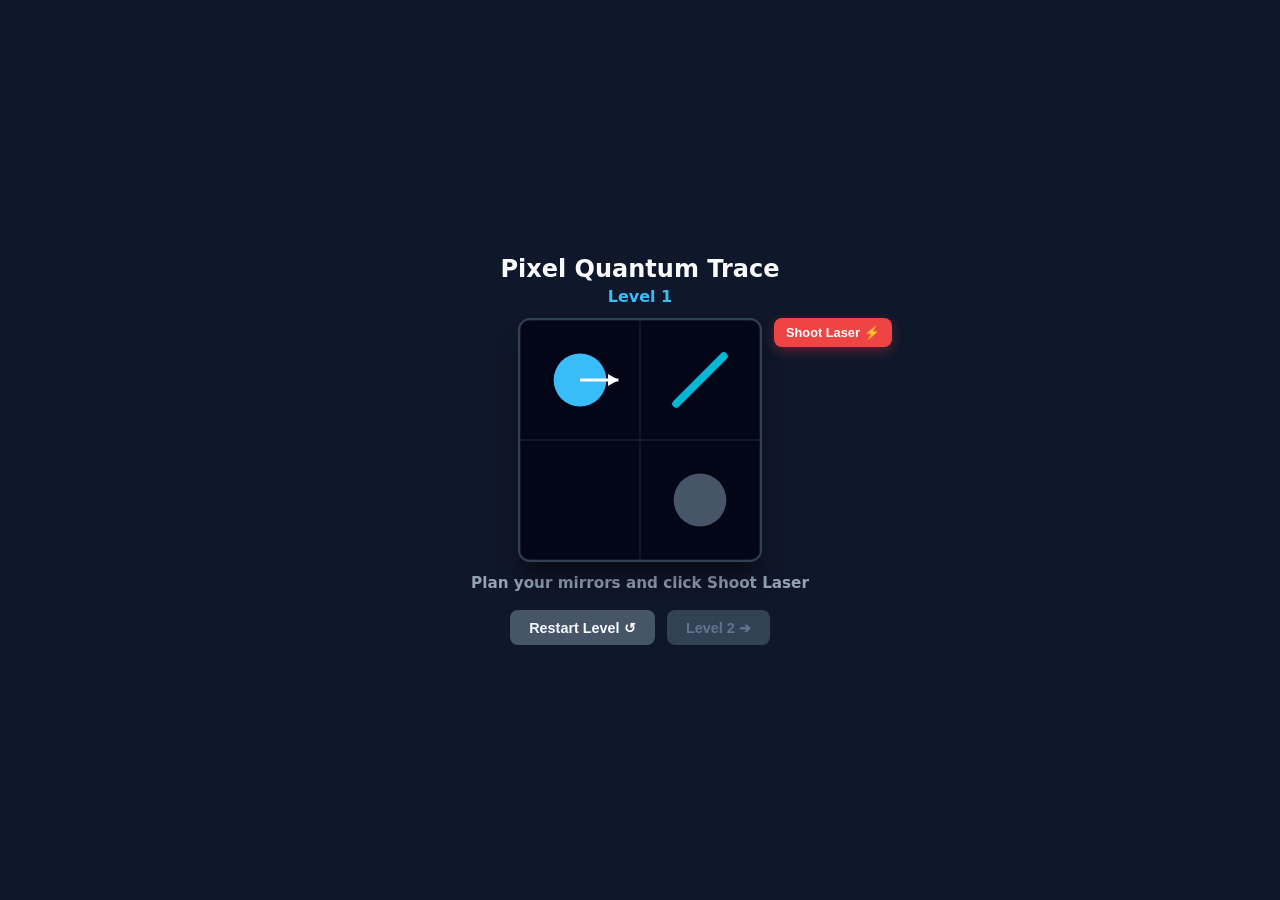
==== test.html @ 4f57f32a "Enhance Feature #5 with futuristic spacey swoosh audio" ====
<!DOCTYPE html>
<html lang="en">
<head>
  <meta charset="UTF-8">
  <meta name="viewport" content="width=device-width, initial-scale=1.0">
  <title>2x2, 3x3 & 4x4 Sandbox - Pixel Quantum Trace</title>
  <style>
    body {
      background: #0f172a;
      color: #f8fafc;
      font-family: system-ui, -apple-system, sans-serif;
      display: flex;
      flex-direction: column;
      align-items: center;
      justify-content: center;
      min-height: 100vh;
      margin: 0;
      padding: 1rem;
      box-sizing: border-box;
    }
    .hud {
      text-align: center;
      margin-bottom: 0.75rem;
    }
    h1 { font-size: 1.5rem; margin: 0 0 0.25rem 0; color: #f8fafc; }
    #stage-info { color: #38bdf8; font-weight: 600; font-size: 1rem; margin: 0; }

    .game-layout {
      position: relative;
      display: inline-block;
    }

    canvas {
      border: 2px solid #334155;
      border-radius: 12px;
      background: #020617;
      cursor: pointer;
      box-shadow: 0 20px 25px -5px rgba(0, 0, 0, 0.5);
      display: block;
    }

    #status {
      margin-top: 0.75rem;
      font-weight: 700;
      font-size: 0.95rem;
      color: #94a3b8;
      height: 1.25rem;
      text-align: center;
    }
    .win { color: #22c55e !important; text-shadow: 0 0 12px rgba(34, 197, 94, 0.6); }
    .fail { color: #ef4444 !important; text-shadow: 0 0 12px rgba(239, 68, 68, 0.6); }
    .warn { color: #f59e0b !important; }

    .bottom-btn-group {
      display: flex;
      gap: 0.75rem;
      margin-top: 1rem;
    }

    button {
      padding: 0.6rem 1.2rem;
      font-size: 0.9rem;
      font-weight: 700;
      border-radius: 8px;
      border: none;
      cursor: pointer;
      transition: all 0.2s ease;
    }

    #fire-btn {
      position: absolute;
      top: 0;
      left: calc(100% + 12px);
      padding: 0.45rem 0.75rem;
      font-size: 0.8rem;
      background: #ef4444;
      color: #ffffff;
      box-shadow: 0 4px 12px rgba(239, 68, 68, 0.3);
      white-space: nowrap;
    }
    #fire-btn:hover:not(:disabled) { background: #dc2626; transform: translateY(-1px); }

    #next-btn {
      background: #06b6d4;
      color: #0f172a;
      box-shadow: 0 4px 12px rgba(6, 182, 212, 0.3);
    }
    #next-btn:hover:not(:disabled) { background: #22d3ee; transform: translateY(-1px); }

    #restart-btn {
      background: #475569;
      color: #f8fafc;
    }
    #restart-btn:hover:not(:disabled) { background: #64748b; }

    button:disabled {
      background: #334155 !important;
      color: #64748b !important;
      cursor: not-allowed !important;
      box-shadow: none !important;
      transform: none !important;
    }
  </style>
</head>
<body>

  <div class="hud">
    <h1>Pixel Quantum Trace</h1>
    <div id="stage-info">Level 1</div>
  </div>

  <div class="game-layout">
    <canvas id="game" width="240" height="240"></canvas>
    <button id="fire-btn">Shoot Laser ⚡</button>
  </div>

  <div id="status">Plan your mirrors and click Shoot Laser</div>

  <div class="bottom-btn-group">
    <button id="restart-btn">Restart Level ↺</button>
    <button id="next-btn" disabled>Level 2 ➔</button>
  </div>

  <script>
    const canvas = document.getElementById('game');
    const ctx = canvas.getContext('2d');
    const statusEl = document.getElementById('status');
    const stageInfoEl = document.getElementById('stage-info');
    const fireBtn = document.getElementById('fire-btn');
    const restartBtn = document.getElementById('restart-btn');
    const nextBtn = document.getElementById('next-btn');

    let audioCtx = null;

    // Futuristic space-like quantum swoosh synthesizer
    function playRotateSound() {
      if (!audioCtx) {
        audioCtx = new (window.AudioContext || window.webkitAudioContext)();
      }
      if (audioCtx.state === 'suspended') {
        audioCtx.resume();
      }

      const now = audioCtx.currentTime;
      const duration = 0.28; // 280ms cosmic tail

      // 1. Resonant Filtered Cosmic Noise (Air/Void Space Swoosh)
      const bufferSize = audioCtx.sampleRate * duration;
      const buffer = audioCtx.createBuffer(1, bufferSize, audioCtx.sampleRate);
      const data = buffer.getChannelData(0);
      for (let i = 0; i < bufferSize; i++) {
        data[i] = Math.random() * 2 - 1;
      }

      const noise = audioCtx.createBufferSource();
      noise.buffer = buffer;

      const filter = audioCtx.createBiquadFilter();
      filter.type = 'bandpass';
      filter.Q.value = 6.5; // High Q gives a metallic sci-fi resonance
      filter.frequency.setValueAtTime(200, now);
      filter.frequency.exponentialRampToValueAtTime(3200, now + duration * 0.4);
      filter.frequency.exponentialRampToValueAtTime(150, now + duration);

      const noiseGain = audioCtx.createGain();
      noiseGain.gain.setValueAtTime(0.001, now);
      noiseGain.gain.exponentialRampToValueAtTime(0.3, now + duration * 0.35);
      noiseGain.gain.exponentialRampToValueAtTime(0.001, now + duration);

      noise.connect(filter);
      filter.connect(noiseGain);
      noiseGain.connect(audioCtx.destination);

      // 2. High Sci-Fi Plasma Sweep
      const sciFiOsc = audioCtx.createOscillator();
      const sciFiGain = audioCtx.createGain();
      sciFiOsc.type = 'sine';
      sciFiOsc.frequency.setValueAtTime(1400, now);
      sciFiOsc.frequency.exponentialRampToValueAtTime(300, now + duration);

      sciFiGain.gain.setValueAtTime(0.001, now);
      sciFiGain.gain.exponentialRampToValueAtTime(0.12, now + duration * 0.25);
      sciFiGain.gain.exponentialRampToValueAtTime(0.001, now + duration);

      sciFiOsc.connect(sciFiGain);
      sciFiGain.connect(audioCtx.destination);

      // 3. Deep Cosmic Sub-Bass Pulse
      const subOsc = audioCtx.createOscillator();
      const subGain = audioCtx.createGain();
      subOsc.type = 'sine';
      subOsc.frequency.setValueAtTime(80, now);
      subOsc.frequency.exponentialRampToValueAtTime(220, now + duration * 0.35);
      subOsc.frequency.exponentialRampToValueAtTime(50, now + duration);

      subGain.gain.setValueAtTime(0.001, now);
      subGain.gain.exponentialRampToValueAtTime(0.25, now + duration * 0.3);
      subGain.gain.exponentialRampToValueAtTime(0.001, now + duration);

      subOsc.connect(subGain);
      subGain.connect(audioCtx.destination);

      noise.start(now);
      sciFiOsc.start(now);
      subOsc.start(now);

      noise.stop(now + duration);
      sciFiOsc.stop(now + duration);
      subOsc.stop(now + duration);
    }

    const stages = [
      // 2x2 Stages
      { cols: 2, rows: 2, tileSize: 120, source: { x: 0, y: 0, dx: 1, dy: 0 }, target: { x: 1, y: 1 }, grid: [[0, 2], [0, 0]] },
      { cols: 2, rows: 2, tileSize: 120, source: { x: 0, y: 0, dx: 0, dy: 1 }, target: { x: 1, y: 1 }, grid: [[0, 0], [2, 0]] },
      // 3x3 Stages
      { cols: 3, rows: 3, tileSize: 80, source: { x: 0, y: 0, dx: 1, dy: 0 }, target: { x: 2, y: 2 }, grid: [[0, 0, 1], [0, 0, 0], [0, 0, 0]] },
      { cols: 3, rows: 3, tileSize: 80, source: { x: 0, y: 0, dx: 1, dy: 0 }, target: { x: 2, y: 2 }, grid: [[0, 2, 0], [0, 0, 0], [0, 1, 0]] },
      { cols: 3, rows: 3, tileSize: 80, source: { x: 0, y: 0, dx: 1, dy: 0 }, target: { x: 2, y: 2 }, grid: [[0, 2, 0], [0, 2, 1], [0, 0, 0]] },
      { cols: 3, rows: 3, tileSize: 80, source: { x: 0, y: 0, dx: 1, dy: 0 }, target: { x: 2, y: 2 }, grid: [[0, 0, 2], [1, 0, 1], [2, 0, 0]] },
      // 4x4 Stages
      { cols: 4, rows: 4, tileSize: 60, source: { x: 0, y: 0, dx: 1, dy: 0 }, target: { x: 3, y: 3 }, grid: [[0, 0, 0, 2], [0, 0, 0, 0], [0, 0, 0, 0], [0, 0, 0, 0]] },
      { cols: 4, rows: 4, tileSize: 60, source: { x: 0, y: 0, dx: 1, dy: 0 }, target: { x: 3, y: 3 }, grid: [[0, 0, 2, 0], [0, 0, 0, 0], [0, 0, 0, 0], [0, 0, 1, 0]] },
      { cols: 4, rows: 4, tileSize: 60, source: { x: 0, y: 0, dx: 1, dy: 0 }, target: { x: 3, y: 3 }, grid: [[0, 2, 0, 0], [0, 0, 0, 0], [0, 1, 0, 2], [0, 0, 0, 0]] },
      { cols: 4, rows: 4, tileSize: 60, source: { x: 0, y: 0, dx: 1, dy: 0 }, target: { x: 3, y: 3 }, grid: [[0, 2, 0, 0], [1, 2, 0, 0], [0, 0, 0, 0], [1, 0, 0, 0]] },
      { cols: 4, rows: 4, tileSize: 60, source: { x: 0, y: 0, dx: 1, dy: 0 }, target: { x: 3, y: 3 }, grid: [[0, 0, 2, 0], [1, 0, 2, 0], [1, 0, 0, 2], [0, 0, 0, 0]] },
      { cols: 4, rows: 4, tileSize: 60, source: { x: 0, y: 0, dx: 1, dy: 0 }, target: { x: 3, y: 3 }, grid: [[0, 0, 0, 2], [0, 1, 0, 2], [0, 1, 2, 0], [0, 0, 1, 0]] }
    ];

    let currentStageIdx = 0;
    let activeConfig = null;
    let grid = [];
    let renderAngles = [];
    let targetAngles = [];
    let COLS, ROWS, TILE_SIZE, source, target;

    let attemptsUsed = 0;
    let isLaserActive = false;
    let isStageWon = false;
    let isStageFailed = false;
    let animFrameId = null;

    function getAngleForTile(tile) {
      return tile === 1 ? -Math.PI / 4 : Math.PI / 4;
    }

    function initAngles() {
      renderAngles = Array.from({ length: ROWS }, () => new Array(COLS).fill(0));
      targetAngles = Array.from({ length: ROWS }, () => new Array(COLS).fill(0));

      for (let r = 0; r < ROWS; r++) {
        for (let c = 0; c < COLS; c++) {
          if (grid[r][c] !== 0) {
            let initialAngle = getAngleForTile(grid[r][c]);
            renderAngles[r][c] = initialAngle;
            targetAngles[r][c] = initialAngle;
          }
        }
      }
    }

    function loadStage(idx) {
      currentStageIdx = idx;
      activeConfig = stages[currentStageIdx];
      COLS = activeConfig.cols;
      ROWS = activeConfig.rows;
      TILE_SIZE = activeConfig.tileSize;
      source = { ...activeConfig.source };
      target = { ...activeConfig.target };
      grid = activeConfig.grid.map(row => [...row]);

      attemptsUsed = 0;
      isLaserActive = false;
      isStageWon = false;
      isStageFailed = false;

      stageInfoEl.textContent = `Level ${currentStageIdx + 1}`;

      if (currentStageIdx < stages.length - 1) {
        nextBtn.textContent = `Level ${currentStageIdx + 2} ➔`;
      } else {
        nextBtn.textContent = `All Levels Done ➔`;
      }

      fireBtn.disabled = false;
      nextBtn.disabled = true;
      statusEl.textContent = 'Plan your mirrors and click Shoot Laser';
      statusEl.className = '';

      scrambleUntilUnsolved();
      initAngles();
      startAnimationLoop();
    }

    function validateBoardState() {
      let currX = source.x, currY = source.y;
      let dirX = source.dx, dirY = source.dy;
      let mirrorsHit = 0;

      for (let step = 0; step < 25; step++) {
        let nextX = currX + dirX, nextY = currY + dirY;
        if (nextX < 0 || nextX >= COLS || nextY < 0 || nextY >= ROWS) break;
        currX = nextX; currY = nextY;

        if (currX === target.x && currY === target.y) return false;

        let tile = grid[currY][currX];
        if (tile !== 0) {
          mirrorsHit++;
          if (mirrorsHit === 1) {
            let nextDirX = dirX, nextDirY = dirY;
            if (tile === 1) { let old = nextDirX; nextDirX = -nextDirY; nextDirY = -old; }
            else if (tile === 2) { let old = nextDirX; nextDirX = nextDirY; nextDirY = old; }

            let lookAheadX = currX + nextDirX, lookAheadY = currY + nextDirY;
            if (lookAheadX >= 0 && lookAheadX < COLS && lookAheadY >= 0 && lookAheadY < ROWS) {
              if (grid[lookAheadY][lookAheadX] !== 0 || (lookAheadX === target.x && lookAheadY === target.y)) return false;
            }
          }
          if (tile === 1) { let oldDx = dirX; dirX = -dirY; dirY = -oldDx; }
          else if (tile === 2) { let oldDx = dirX; dirX = dirY; dirY = oldDx; }
        }
      }
      return true;
    }

    function scrambleUntilUnsolved() {
      let attempts = 0;
      while (!validateBoardState() && attempts < 50) {
        for (let r = 0; r < ROWS; r++) {
          for (let c = 0; c < COLS; c++) {
            if (grid[r][c] !== 0) grid[r][c] = Math.random() < 0.5 ? 1 : 2;
          }
        }
        attempts++;
      }
    }

    function fireLaser() {
      if (isStageWon || isStageFailed) return;

      attemptsUsed++;
      isLaserActive = true;

      let currX = source.x, currY = source.y;
      let dirX = source.dx, dirY = source.dy;
      let isHit = false;

      for (let step = 0; step < 25; step++) {
        let nextX = currX + dirX, nextY = currY + dirY;
        if (nextX < 0 || nextX >= COLS || nextY < 0 || nextY >= ROWS) break;
        currX = nextX; currY = nextY;

        if (currX === target.x && currY === target.y) {
          isHit = true;
          break;
        }

        let tile = grid[currY][currX];
        if (tile === 1) { let oldDx = dirX; dirX = -dirY; dirY = -oldDx; }
        else if (tile === 2) { let oldDx = dirX; dirX = dirY; dirY = oldDx; }
      }

      if (isHit) {
        isStageWon = true;
        fireBtn.disabled = true;
        nextBtn.disabled = false;
        statusEl.textContent = 'SIGNAL CONNECTED!';
        statusEl.className = 'win';
      } else {
        if (attemptsUsed === 1) {
          statusEl.textContent = 'MISSED! 1 ATTEMPT LEFT!';
          statusEl.className = 'warn';
        } else {
          isStageFailed = true;
          fireBtn.disabled = true;
          statusEl.textContent = 'STAGE FAILED! Board locked. Click Restart Level.';
          statusEl.className = 'fail';
        }
      }

      startAnimationLoop();
    }

    function updateAngles() {
      let animating = false;
      for (let r = 0; r < ROWS; r++) {
        for (let c = 0; c < COLS; c++) {
          if (grid[r][c] !== 0) {
            let diff = targetAngles[r][c] - renderAngles[r][c];
            if (Math.abs(diff) > 0.005) {
              renderAngles[r][c] += diff * 0.25;
              animating = true;
            } else {
              renderAngles[r][c] = targetAngles[r][c];
            }
          }
        }
      }
      return animating;
    }

    function draw() {
      ctx.clearRect(0, 0, canvas.width, canvas.height);

      // Grid Overlay
      ctx.strokeStyle = '#1e293b';
      ctx.lineWidth = 1;
      for (let r = 0; r <= ROWS; r++) {
        ctx.beginPath(); ctx.moveTo(0, r * TILE_SIZE); ctx.lineTo(COLS * TILE_SIZE, r * TILE_SIZE); ctx.stroke();
      }
      for (let c = 0; c <= COLS; c++) {
        ctx.beginPath(); ctx.moveTo(c * TILE_SIZE, 0); ctx.lineTo(c * TILE_SIZE, ROWS * TILE_SIZE); ctx.stroke();
      }

      // Trace Laser Beam
      if (isLaserActive) {
        let path = [];
        let currX = source.x, currY = source.y;
        let dirX = source.dx, dirY = source.dy;

        path.push({ x: (currX + 0.5) * TILE_SIZE, y: (currY + 0.5) * TILE_SIZE });

        for (let step = 0; step < 25; step++) {
          let nextX = currX + dirX, nextY = currY + dirY;

          if (nextX < 0 || nextX >= COLS || nextY < 0 || nextY >= ROWS) {
            path.push({ x: (currX + 0.5 + dirX * 0.5) * TILE_SIZE, y: (currY + 0.5 + dirY * 0.5) * TILE_SIZE });
            break;
          }

          currX = nextX; currY = nextY;
          path.push({ x: (currX + 0.5) * TILE_SIZE, y: (currY + 0.5) * TILE_SIZE });

          if (currX === target.x && currY === target.y) break;

          let tile = grid[currY][currX];
          if (tile === 1) { let oldDx = dirX; dirX = -dirY; dirY = -oldDx; }
          else if (tile === 2) { let oldDx = dirX; dirX = dirY; dirY = oldDx; }
        }

        ctx.beginPath();
        ctx.strokeStyle = '#ef4444';
        ctx.lineWidth = 6;
        ctx.shadowColor = '#ef4444';
        ctx.shadowBlur = 15;
        path.forEach((p, idx) => {
          if (idx === 0) ctx.moveTo(p.x, p.y);
          else ctx.lineTo(p.x, p.y);
        });
        ctx.stroke();
        ctx.shadowBlur = 0;
      }

      // Render Emitter Node & Arrow
      let ex = (source.x + 0.5) * TILE_SIZE;
      let ey = (source.y + 0.5) * TILE_SIZE;
      let radius = TILE_SIZE * 0.22;

      ctx.fillStyle = '#38bdf8';
      ctx.beginPath();
      ctx.arc(ex, ey, radius, 0, Math.PI * 2);
      ctx.fill();

      let arrowLen = TILE_SIZE * 0.32;
      let tipX = ex + source.dx * arrowLen;
      let tipY = ey + source.dy * arrowLen;
      let angle = Math.atan2(source.dy, source.dx);
      let headLen = TILE_SIZE * 0.1;

      ctx.strokeStyle = '#ffffff';
      ctx.fillStyle = '#ffffff';
      ctx.lineWidth = 3;

      ctx.beginPath();
      ctx.moveTo(ex, ey);
      ctx.lineTo(tipX, tipY);
      ctx.stroke();

      ctx.beginPath();
      ctx.moveTo(tipX, tipY);
      ctx.lineTo(tipX - headLen * Math.cos(angle - Math.PI / 6), tipY - headLen * Math.sin(angle - Math.PI / 6));
      ctx.lineTo(tipX - headLen * Math.cos(angle + Math.PI / 6), tipY - headLen * Math.sin(angle + Math.PI / 6));
      ctx.closePath();
      ctx.fill();

      // Render Target Sensor Node
      ctx.fillStyle = isStageWon ? '#22c55e' : '#475569';
      ctx.beginPath();
      ctx.arc((target.x + 0.5) * TILE_SIZE, (target.y + 0.5) * TILE_SIZE, TILE_SIZE * 0.22, 0, Math.PI * 2);
      ctx.fill();
      if (isStageWon) {
        ctx.strokeStyle = '#86efac';
        ctx.lineWidth = 4;
        ctx.stroke();
      }

      // Render Animated Smooth Rotating Mirrors
      for (let r = 0; r < ROWS; r++) {
        for (let c = 0; c < COLS; c++) {
          if (grid[r][c] === 0) continue;

          let cx = (c + 0.5) * TILE_SIZE;
          let cy = (r + 0.5) * TILE_SIZE;
          let offset = TILE_SIZE * 0.28;
          let currentAngle = renderAngles[r][c];

          ctx.save();
          ctx.translate(cx, cy);
          ctx.rotate(currentAngle);

          ctx.strokeStyle = '#06b6d4';
          ctx.lineWidth = 8;
          ctx.lineCap = 'round';
          ctx.beginPath();
          ctx.moveTo(-offset, 0);
          ctx.lineTo(offset, 0);
          ctx.stroke();

          ctx.restore();
        }
      }
    }

    function startAnimationLoop() {
      if (animFrameId) cancelAnimationFrame(animFrameId);

      function loop() {
        let isAnimating = updateAngles();
        draw();
        if (isAnimating) {
          animFrameId = requestAnimationFrame(loop);
        }
      }
      loop();
    }

    canvas.addEventListener('click', (e) => {
      if (isStageFailed || isStageWon) return;

      const rect = canvas.getBoundingClientRect();
      const x = Math.floor((e.clientX - rect.left) / TILE_SIZE);
      const y = Math.floor((e.clientY - rect.top) / TILE_SIZE);

      if (x >= 0 && x < COLS && y >= 0 && y < ROWS && grid[y][x] !== 0) {
        playRotateSound();

        grid[y][x] = grid[y][x] === 1 ? 2 : 1;
        targetAngles[y][x] += Math.PI / 2;
        isLaserActive = false;
        startAnimationLoop();
      }
    });

    fireBtn.addEventListener('click', fireLaser);
    restartBtn.addEventListener('click', () => loadStage(currentStageIdx));
    nextBtn.addEventListener('click', () => {
      if (currentStageIdx < stages.length - 1) loadStage(currentStageIdx + 1);
      else alert("All levels complete!");
    });

    loadStage(0);
  </script>
</body>
</html>
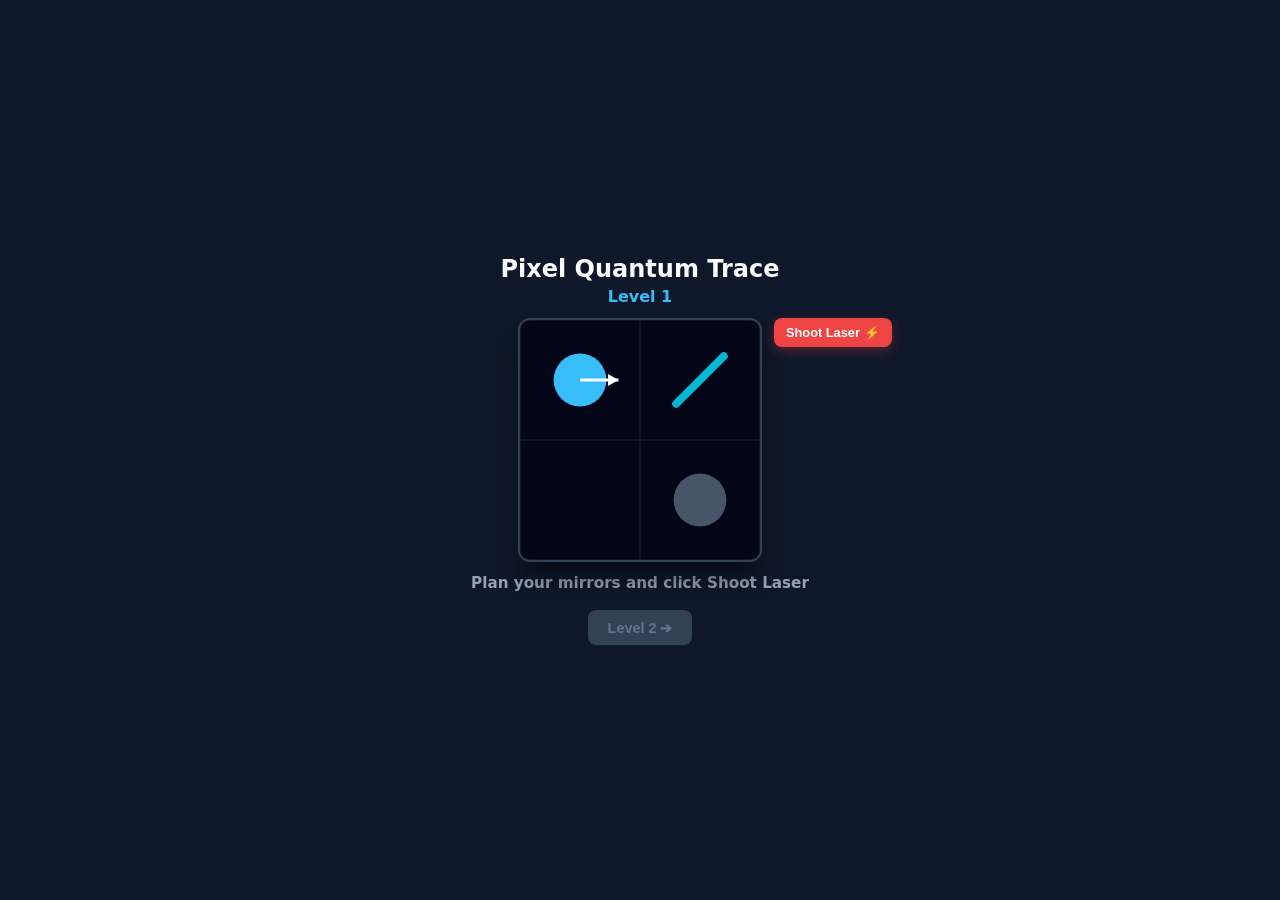
==== commit 1559299d: "Update failure status copy to 'PIXEL TRACING FAILED!' and hide Level button on fail" ====
--- a/test.html
+++ b/test.html
@@ -90,6 +90,7 @@
     #restart-btn {
       background: #475569;
       color: #f8fafc;
+      display: none;
     }
     #restart-btn:hover:not(:disabled) { background: #64748b; }
 
@@ -117,7 +118,7 @@
   <div id="status">Plan your mirrors and click Shoot Laser</div>
 
   <div class="bottom-btn-group">
-    <button id="restart-btn">Restart Level ↺</button>
+    <button id="restart-btn">Restart</button>
     <button id="next-btn" disabled>Level 2 ➔</button>
   </div>
 
@@ -131,49 +132,49 @@
     const nextBtn = document.getElementById('next-btn');
 
     let audioCtx = null;
-
-    // Futuristic space-like quantum swoosh synthesizer
-    function playRotateSound() {
+    let humNodes = null;
+
+    function getAudioContext() {
       if (!audioCtx) {
         audioCtx = new (window.AudioContext || window.webkitAudioContext)();
       }
       if (audioCtx.state === 'suspended') {
         audioCtx.resume();
       }
-
-      const now = audioCtx.currentTime;
-      const duration = 0.28; // 280ms cosmic tail
-
-      // 1. Resonant Filtered Cosmic Noise (Air/Void Space Swoosh)
-      const bufferSize = audioCtx.sampleRate * duration;
-      const buffer = audioCtx.createBuffer(1, bufferSize, audioCtx.sampleRate);
+      return audioCtx;
+    }
+
+    function playRotateSound() {
+      const ac = getAudioContext();
+      const now = ac.currentTime;
+      const duration = 0.28;
+
+      const bufferSize = ac.sampleRate * duration;
+      const buffer = ac.createBuffer(1, bufferSize, ac.sampleRate);
       const data = buffer.getChannelData(0);
-      for (let i = 0; i < bufferSize; i++) {
-        data[i] = Math.random() * 2 - 1;
-      }
-
-      const noise = audioCtx.createBufferSource();
+      for (let i = 0; i < bufferSize; i++) data[i] = Math.random() * 2 - 1;
+
+      const noise = ac.createBufferSource();
       noise.buffer = buffer;
 
-      const filter = audioCtx.createBiquadFilter();
+      const filter = ac.createBiquadFilter();
       filter.type = 'bandpass';
-      filter.Q.value = 6.5; // High Q gives a metallic sci-fi resonance
+      filter.Q.value = 6.5;
       filter.frequency.setValueAtTime(200, now);
       filter.frequency.exponentialRampToValueAtTime(3200, now + duration * 0.4);
       filter.frequency.exponentialRampToValueAtTime(150, now + duration);
 
-      const noiseGain = audioCtx.createGain();
+      const noiseGain = ac.createGain();
       noiseGain.gain.setValueAtTime(0.001, now);
       noiseGain.gain.exponentialRampToValueAtTime(0.3, now + duration * 0.35);
       noiseGain.gain.exponentialRampToValueAtTime(0.001, now + duration);
 
       noise.connect(filter);
       filter.connect(noiseGain);
-      noiseGain.connect(audioCtx.destination);
-
-      // 2. High Sci-Fi Plasma Sweep
-      const sciFiOsc = audioCtx.createOscillator();
-      const sciFiGain = audioCtx.createGain();
+      noiseGain.connect(ac.destination);
+
+      const sciFiOsc = ac.createOscillator();
+      const sciFiGain = ac.createGain();
       sciFiOsc.type = 'sine';
       sciFiOsc.frequency.setValueAtTime(1400, now);
       sciFiOsc.frequency.exponentialRampToValueAtTime(300, now + duration);
@@ -183,11 +184,10 @@
       sciFiGain.gain.exponentialRampToValueAtTime(0.001, now + duration);
 
       sciFiOsc.connect(sciFiGain);
-      sciFiGain.connect(audioCtx.destination);
-
-      // 3. Deep Cosmic Sub-Bass Pulse
-      const subOsc = audioCtx.createOscillator();
-      const subGain = audioCtx.createGain();
+      sciFiGain.connect(ac.destination);
+
+      const subOsc = ac.createOscillator();
+      const subGain = ac.createGain();
       subOsc.type = 'sine';
       subOsc.frequency.setValueAtTime(80, now);
       subOsc.frequency.exponentialRampToValueAtTime(220, now + duration * 0.35);
@@ -198,15 +198,127 @@
       subGain.gain.exponentialRampToValueAtTime(0.001, now + duration);
 
       subOsc.connect(subGain);
-      subGain.connect(audioCtx.destination);
+      subGain.connect(ac.destination);
+
+      noise.start(now); sciFiOsc.start(now); subOsc.start(now);
+      noise.stop(now + duration); sciFiOsc.stop(now + duration); subOsc.stop(now + duration);
+    }
+
+    function startLaserHumSound() {
+      if (humNodes) stopLaserHumSound();
+      const ac = getAudioContext();
+      const now = ac.currentTime;
+
+      const osc = ac.createOscillator();
+      osc.type = 'sawtooth';
+      osc.frequency.setValueAtTime(90, now);
+
+      const filter = ac.createBiquadFilter();
+      filter.type = 'lowpass';
+      filter.frequency.setValueAtTime(220, now);
+
+      const mainGain = ac.createGain();
+      mainGain.gain.setValueAtTime(0.05, now);
+      mainGain.gain.linearRampToValueAtTime(0.18, now + 0.1);
+
+      const lfo = ac.createOscillator();
+      lfo.type = 'sine';
+      lfo.frequency.setValueAtTime(6.5, now);
+
+      const lfoGain = ac.createGain();
+      lfoGain.gain.setValueAtTime(0.08, now);
+
+      lfo.connect(lfoGain);
+      lfoGain.connect(mainGain.gain);
+
+      osc.connect(filter);
+      filter.connect(mainGain);
+      mainGain.connect(ac.destination);
+
+      osc.start(now);
+      lfo.start(now);
+
+      humNodes = { osc, lfo, mainGain, ac };
+    }
+
+    function stopLaserHumSound() {
+      if (!humNodes) return;
+      const { osc, lfo, mainGain, ac } = humNodes;
+      const now = ac.currentTime;
+      mainGain.gain.linearRampToValueAtTime(0.001, now + 0.08);
+      setTimeout(() => {
+        try { osc.stop(); lfo.stop(); } catch(e){}
+      }, 100);
+      humNodes = null;
+    }
+
+    function playTargetHitSound() {
+      const ac = getAudioContext();
+      const now = ac.currentTime;
+      const notes = [523.25, 659.25, 783.99, 1046.50];
+
+      notes.forEach((freq, idx) => {
+        const osc = ac.createOscillator();
+        const gain = ac.createGain();
+        const noteTime = now + idx * 0.06;
+
+        osc.type = 'sine';
+        osc.frequency.setValueAtTime(freq, noteTime);
+
+        gain.gain.setValueAtTime(0.001, noteTime);
+        gain.gain.exponentialRampToValueAtTime(0.2, noteTime + 0.02);
+        gain.gain.exponentialRampToValueAtTime(0.001, noteTime + 0.35);
+
+        osc.connect(gain);
+        gain.connect(ac.destination);
+
+        osc.start(noteTime);
+        osc.stop(noteTime + 0.35);
+      });
+    }
+
+    function playMishitSound() {
+      const ac = getAudioContext();
+      const now = ac.currentTime;
+      const duration = 0.35;
+
+      const bufferSize = ac.sampleRate * duration;
+      const buffer = ac.createBuffer(1, bufferSize, ac.sampleRate);
+      const data = buffer.getChannelData(0);
+      for (let i = 0; i < bufferSize; i++) data[i] = Math.random() * 2 - 1;
+
+      const noise = ac.createBufferSource();
+      noise.buffer = buffer;
+
+      const filter = ac.createBiquadFilter();
+      filter.type = 'lowpass';
+      filter.frequency.setValueAtTime(2400, now);
+      filter.frequency.exponentialRampToValueAtTime(120, now + duration);
+
+      const noiseGain = ac.createGain();
+      noiseGain.gain.setValueAtTime(0.3, now);
+      noiseGain.gain.exponentialRampToValueAtTime(0.001, now + duration);
+
+      noise.connect(filter);
+      filter.connect(noiseGain);
+      noiseGain.connect(ac.destination);
+
+      const osc = ac.createOscillator();
+      const oscGain = ac.createGain();
+      osc.type = 'sawtooth';
+      osc.frequency.setValueAtTime(320, now);
+      osc.frequency.exponentialRampToValueAtTime(40, now + duration);
+
+      oscGain.gain.setValueAtTime(0.2, now);
+      oscGain.gain.exponentialRampToValueAtTime(0.001, now + duration);
+
+      osc.connect(oscGain);
+      oscGain.connect(ac.destination);
 
       noise.start(now);
-      sciFiOsc.start(now);
-      subOsc.start(now);
-
+      osc.start(now);
       noise.stop(now + duration);
-      sciFiOsc.stop(now + duration);
-      subOsc.stop(now + duration);
+      osc.stop(now + duration);
     }
 
     const stages = [
@@ -235,10 +347,17 @@
     let COLS, ROWS, TILE_SIZE, source, target;
 
     let attemptsUsed = 0;
-    let isLaserActive = false;
     let isStageWon = false;
     let isStageFailed = false;
+
+    let fullPathPoints = [];
+    let animDistance = 0;
+    let totalPathLength = 0;
+    let isLaserAnimating = false;
+    let targetHitOnCurrentShot = false;
+
     let animFrameId = null;
+    let lastTimestamp = 0;
 
     function getAngleForTile(tile) {
       return tile === 1 ? -Math.PI / 4 : Math.PI / 4;
@@ -270,9 +389,15 @@
       grid = activeConfig.grid.map(row => [...row]);
 
       attemptsUsed = 0;
-      isLaserActive = false;
       isStageWon = false;
       isStageFailed = false;
+
+      animDistance = 0;
+      totalPathLength = 0;
+      fullPathPoints = [];
+      targetHitOnCurrentShot = false;
+      isLaserAnimating = false;
+      stopLaserHumSound();
 
       stageInfoEl.textContent = `Level ${currentStageIdx + 1}`;
 
@@ -284,6 +409,8 @@
 
       fireBtn.disabled = false;
       nextBtn.disabled = true;
+      nextBtn.style.display = 'inline-block';
+      restartBtn.style.display = 'none';
       statusEl.textContent = 'Plan your mirrors and click Shoot Laser';
       statusEl.className = '';
 
@@ -336,20 +463,24 @@
       }
     }
 
-    function fireLaser() {
-      if (isStageWon || isStageFailed) return;
-
-      attemptsUsed++;
-      isLaserActive = true;
-
+    function computeLaserTrajectory() {
+      let points = [];
       let currX = source.x, currY = source.y;
       let dirX = source.dx, dirY = source.dy;
       let isHit = false;
 
+      points.push({ x: (currX + 0.5) * TILE_SIZE, y: (currY + 0.5) * TILE_SIZE });
+
       for (let step = 0; step < 25; step++) {
         let nextX = currX + dirX, nextY = currY + dirY;
-        if (nextX < 0 || nextX >= COLS || nextY < 0 || nextY >= ROWS) break;
+
+        if (nextX < 0 || nextX >= COLS || nextY < 0 || nextY >= ROWS) {
+          points.push({ x: (currX + 0.5 + dirX * 0.5) * TILE_SIZE, y: (currY + 0.5 + dirY * 0.5) * TILE_SIZE });
+          break;
+        }
+
         currX = nextX; currY = nextY;
+        points.push({ x: (currX + 0.5) * TILE_SIZE, y: (currY + 0.5) * TILE_SIZE });
 
         if (currX === target.x && currY === target.y) {
           isHit = true;
@@ -361,25 +492,67 @@
         else if (tile === 2) { let oldDx = dirX; dirX = dirY; dirY = oldDx; }
       }
 
-      if (isHit) {
-        isStageWon = true;
-        fireBtn.disabled = true;
-        nextBtn.disabled = false;
-        statusEl.textContent = 'SIGNAL CONNECTED!';
-        statusEl.className = 'win';
-      } else {
-        if (attemptsUsed === 1) {
-          statusEl.textContent = 'MISSED! 1 ATTEMPT LEFT!';
-          statusEl.className = 'warn';
+      let totalDist = 0;
+      for (let i = 0; i < points.length - 1; i++) {
+        let dx = points[i+1].x - points[i].x;
+        let dy = points[i+1].y - points[i].y;
+        totalDist += Math.sqrt(dx * dx + dy * dy);
+      }
+
+      return { points, totalDist, isHit };
+    }
+
+    function fireLaser() {
+      if (isStageWon || isStageFailed || isLaserAnimating) return;
+
+      attemptsUsed++;
+      const res = computeLaserTrajectory();
+      fullPathPoints = res.points;
+      totalPathLength = res.totalDist;
+      targetHitOnCurrentShot = res.isHit;
+
+      animDistance = 0;
+      isLaserAnimating = true;
+      fireBtn.disabled = true;
+
+      startLaserHumSound();
+      startAnimationLoop();
+    }
+
+    function updateLaserAnimation(dt) {
+      if (!isLaserAnimating) return false;
+
+      const speed = 480;
+      animDistance += speed * dt;
+
+      if (animDistance >= totalPathLength) {
+        animDistance = totalPathLength;
+        isLaserAnimating = false;
+
+        stopLaserHumSound();
+
+        if (targetHitOnCurrentShot) {
+          isStageWon = true;
+          nextBtn.disabled = false;
+          statusEl.textContent = 'SIGNAL CONNECTED!';
+          statusEl.className = 'win';
+          playTargetHitSound();
         } else {
-          isStageFailed = true;
-          fireBtn.disabled = true;
-          statusEl.textContent = 'STAGE FAILED! Board locked. Click Restart Level.';
-          statusEl.className = 'fail';
-        }
-      }
-
-      startAnimationLoop();
+          playMishitSound();
+          if (attemptsUsed === 1) {
+            fireBtn.disabled = false;
+            statusEl.textContent = 'MISSED! 1 ATTEMPT LEFT!';
+            statusEl.className = 'warn';
+          } else {
+            isStageFailed = true;
+            restartBtn.style.display = 'inline-block';
+            nextBtn.style.display = 'none'; // Hide Level/Next button on failure
+            statusEl.textContent = 'PIXEL TRACING FAILED! Click Restart to try again.';
+            statusEl.className = 'fail';
+          }
+        }
+      }
+      return true;
     }
 
     function updateAngles() {
@@ -403,7 +576,6 @@
     function draw() {
       ctx.clearRect(0, 0, canvas.width, canvas.height);
 
-      // Grid Overlay
       ctx.strokeStyle = '#1e293b';
       ctx.lineWidth = 1;
       for (let r = 0; r <= ROWS; r++) {
@@ -413,30 +585,28 @@
         ctx.beginPath(); ctx.moveTo(c * TILE_SIZE, 0); ctx.lineTo(c * TILE_SIZE, ROWS * TILE_SIZE); ctx.stroke();
       }
 
-      // Trace Laser Beam
-      if (isLaserActive) {
-        let path = [];
-        let currX = source.x, currY = source.y;
-        let dirX = source.dx, dirY = source.dy;
-
-        path.push({ x: (currX + 0.5) * TILE_SIZE, y: (currY + 0.5) * TILE_SIZE });
-
-        for (let step = 0; step < 25; step++) {
-          let nextX = currX + dirX, nextY = currY + dirY;
-
-          if (nextX < 0 || nextX >= COLS || nextY < 0 || nextY >= ROWS) {
-            path.push({ x: (currX + 0.5 + dirX * 0.5) * TILE_SIZE, y: (currY + 0.5 + dirY * 0.5) * TILE_SIZE });
+      if (animDistance > 0 && fullPathPoints.length > 1) {
+        let remainingDist = animDistance;
+        let visiblePath = [fullPathPoints[0]];
+
+        for (let i = 0; i < fullPathPoints.length - 1; i++) {
+          let p1 = fullPathPoints[i];
+          let p2 = fullPathPoints[i+1];
+          let segDx = p2.x - p1.x;
+          let segDy = p2.y - p1.y;
+          let segLen = Math.sqrt(segDx * segDx + segDy * segDy);
+
+          if (remainingDist >= segLen) {
+            visiblePath.push(p2);
+            remainingDist -= segLen;
+          } else {
+            let ratio = remainingDist / segLen;
+            visiblePath.push({
+              x: p1.x + segDx * ratio,
+              y: p1.y + segDy * ratio
+            });
             break;
           }
-
-          currX = nextX; currY = nextY;
-          path.push({ x: (currX + 0.5) * TILE_SIZE, y: (currY + 0.5) * TILE_SIZE });
-
-          if (currX === target.x && currY === target.y) break;
-
-          let tile = grid[currY][currX];
-          if (tile === 1) { let oldDx = dirX; dirX = -dirY; dirY = -oldDx; }
-          else if (tile === 2) { let oldDx = dirX; dirX = dirY; dirY = oldDx; }
         }
 
         ctx.beginPath();
@@ -444,7 +614,7 @@
         ctx.lineWidth = 6;
         ctx.shadowColor = '#ef4444';
         ctx.shadowBlur = 15;
-        path.forEach((p, idx) => {
+        visiblePath.forEach((p, idx) => {
           if (idx === 0) ctx.moveTo(p.x, p.y);
           else ctx.lineTo(p.x, p.y);
         });
@@ -452,7 +622,6 @@
         ctx.shadowBlur = 0;
       }
 
-      // Render Emitter Node & Arrow
       let ex = (source.x + 0.5) * TILE_SIZE;
       let ey = (source.y + 0.5) * TILE_SIZE;
       let radius = TILE_SIZE * 0.22;
@@ -484,7 +653,6 @@
       ctx.closePath();
       ctx.fill();
 
-      // Render Target Sensor Node
       ctx.fillStyle = isStageWon ? '#22c55e' : '#475569';
       ctx.beginPath();
       ctx.arc((target.x + 0.5) * TILE_SIZE, (target.y + 0.5) * TILE_SIZE, TILE_SIZE * 0.22, 0, Math.PI * 2);
@@ -495,7 +663,6 @@
         ctx.stroke();
       }
 
-      // Render Animated Smooth Rotating Mirrors
       for (let r = 0; r < ROWS; r++) {
         for (let c = 0; c < COLS; c++) {
           if (grid[r][c] === 0) continue;
@@ -524,19 +691,27 @@
 
     function startAnimationLoop() {
       if (animFrameId) cancelAnimationFrame(animFrameId);
-
-      function loop() {
-        let isAnimating = updateAngles();
+      lastTimestamp = performance.now();
+
+      function loop(now) {
+        let dt = (now - lastTimestamp) / 1000;
+        lastTimestamp = now;
+        if (dt > 0.1) dt = 0.1;
+
+        let isAnglesAnimating = updateAngles();
+        let isLaserStillAnimating = updateLaserAnimation(dt);
+
         draw();
-        if (isAnimating) {
+
+        if (isAnglesAnimating || isLaserStillAnimating) {
           animFrameId = requestAnimationFrame(loop);
         }
       }
-      loop();
+      animFrameId = requestAnimationFrame(loop);
     }
 
     canvas.addEventListener('click', (e) => {
-      if (isStageFailed || isStageWon) return;
+      if (isStageFailed || isStageWon || isLaserAnimating) return;
 
       const rect = canvas.getBoundingClientRect();
       const x = Math.floor((e.clientX - rect.left) / TILE_SIZE);
@@ -547,13 +722,16 @@
 
         grid[y][x] = grid[y][x] === 1 ? 2 : 1;
         targetAngles[y][x] += Math.PI / 2;
-        isLaserActive = false;
+
+        animDistance = 0;
+        stopLaserHumSound();
+
         startAnimationLoop();
       }
     });
 
     fireBtn.addEventListener('click', fireLaser);
-    restartBtn.addEventListener('click', () => loadStage(currentStageIdx));
+    restartBtn.addEventListener('click', () => loadStage(0));
     nextBtn.addEventListener('click', () => {
       if (currentStageIdx < stages.length - 1) loadStage(currentStageIdx + 1);
       else alert("All levels complete!");
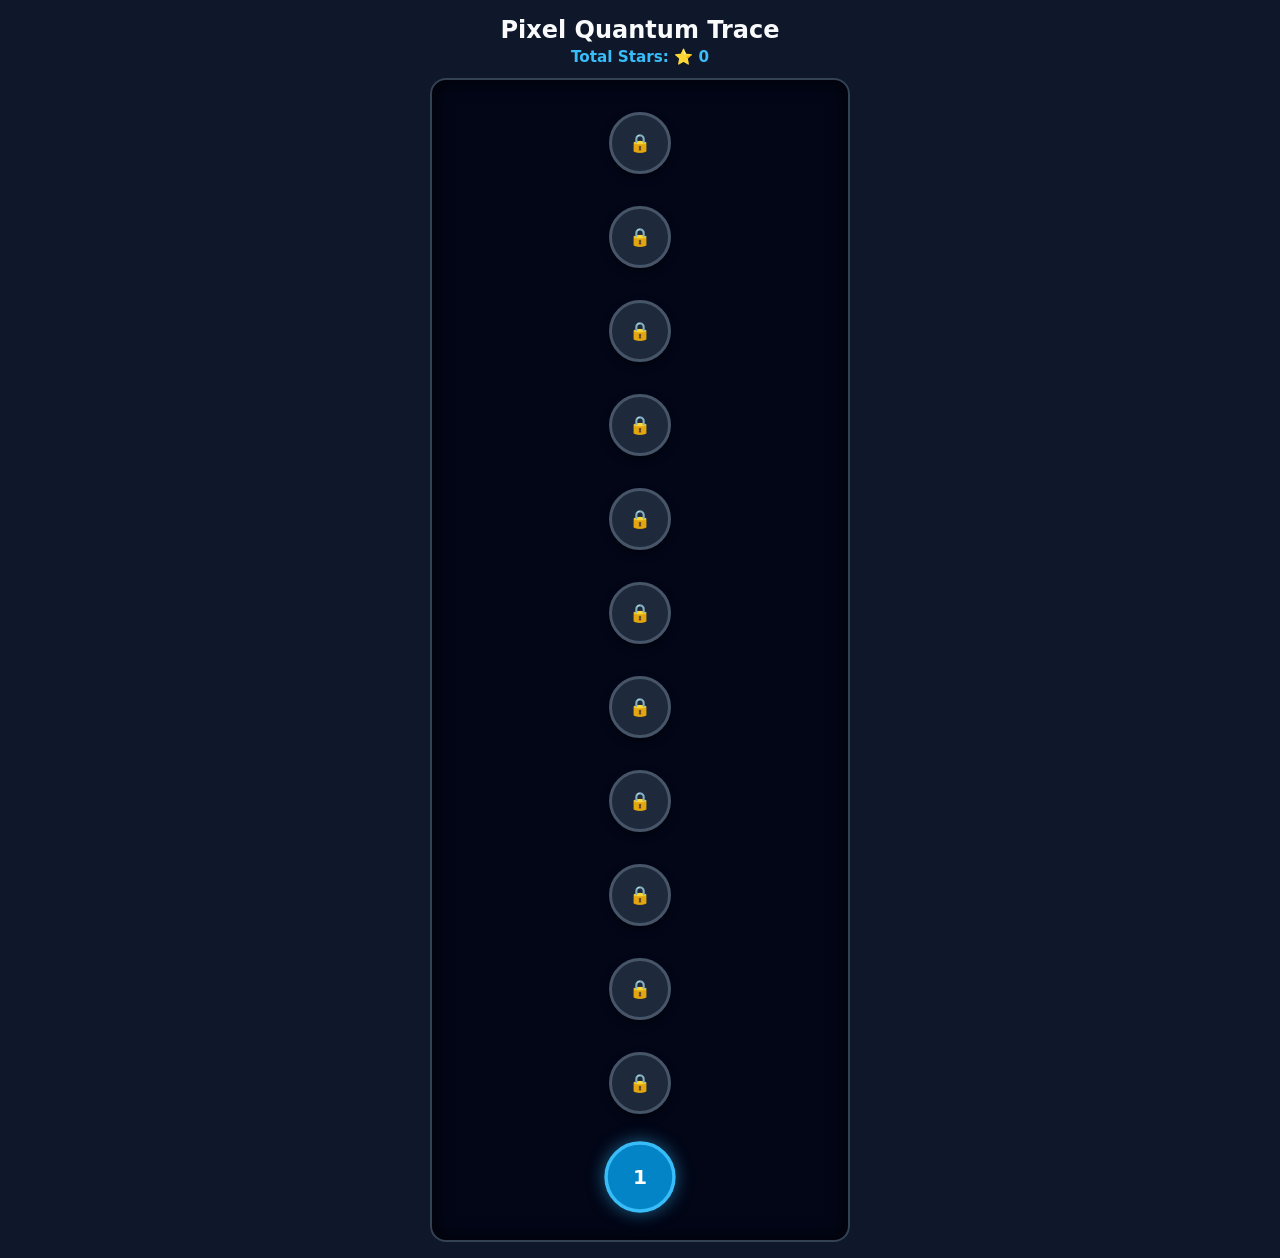
==== commit 34411e87: "Execute Feature #12: Overworld Journey Map level select screen with 3-attempt star rating system" ====
--- a/test.html
+++ b/test.html
@@ -2,742 +2,45 @@
 <html lang="en">
 <head>
   <meta charset="UTF-8">
-  <meta name="viewport" content="width=device-width, initial-scale=1.0">
-  <title>2x2, 3x3 & 4x4 Sandbox - Pixel Quantum Trace</title>
-  <style>
-    body {
-      background: #0f172a;
-      color: #f8fafc;
-      font-family: system-ui, -apple-system, sans-serif;
-      display: flex;
-      flex-direction: column;
-      align-items: center;
-      justify-content: center;
-      min-height: 100vh;
-      margin: 0;
-      padding: 1rem;
-      box-sizing: border-box;
-    }
-    .hud {
-      text-align: center;
-      margin-bottom: 0.75rem;
-    }
-    h1 { font-size: 1.5rem; margin: 0 0 0.25rem 0; color: #f8fafc; }
-    #stage-info { color: #38bdf8; font-weight: 600; font-size: 1rem; margin: 0; }
-
-    .game-layout {
-      position: relative;
-      display: inline-block;
-    }
-
-    canvas {
-      border: 2px solid #334155;
-      border-radius: 12px;
-      background: #020617;
-      cursor: pointer;
-      box-shadow: 0 20px 25px -5px rgba(0, 0, 0, 0.5);
-      display: block;
-    }
-
-    #status {
-      margin-top: 0.75rem;
-      font-weight: 700;
-      font-size: 0.95rem;
-      color: #94a3b8;
-      height: 1.25rem;
-      text-align: center;
-    }
-    .win { color: #22c55e !important; text-shadow: 0 0 12px rgba(34, 197, 94, 0.6); }
-    .fail { color: #ef4444 !important; text-shadow: 0 0 12px rgba(239, 68, 68, 0.6); }
-    .warn { color: #f59e0b !important; }
-
-    .bottom-btn-group {
-      display: flex;
-      gap: 0.75rem;
-      margin-top: 1rem;
-    }
-
-    button {
-      padding: 0.6rem 1.2rem;
-      font-size: 0.9rem;
-      font-weight: 700;
-      border-radius: 8px;
-      border: none;
-      cursor: pointer;
-      transition: all 0.2s ease;
-    }
-
-    #fire-btn {
-      position: absolute;
-      top: 0;
-      left: calc(100% + 12px);
-      padding: 0.45rem 0.75rem;
-      font-size: 0.8rem;
-      background: #ef4444;
-      color: #ffffff;
-      box-shadow: 0 4px 12px rgba(239, 68, 68, 0.3);
-      white-space: nowrap;
-    }
-    #fire-btn:hover:not(:disabled) { background: #dc2626; transform: translateY(-1px); }
-
-    #next-btn {
-      background: #06b6d4;
-      color: #0f172a;
-      box-shadow: 0 4px 12px rgba(6, 182, 212, 0.3);
-    }
-    #next-btn:hover:not(:disabled) { background: #22d3ee; transform: translateY(-1px); }
-
-    #restart-btn {
-      background: #475569;
-      color: #f8fafc;
-      display: none;
-    }
-    #restart-btn:hover:not(:disabled) { background: #64748b; }
-
-    button:disabled {
-      background: #334155 !important;
-      color: #64748b !important;
-      cursor: not-allowed !important;
-      box-shadow: none !important;
-      transform: none !important;
-    }
-  </style>
+  <meta name="viewport" content="width=device-width, initial-scale=1.0, maximum-scale=1.0, user-scalable=no">
+  <title>Pixel Quantum Trace - Journey Map</title>
+  <link rel="stylesheet" href="test.css">
 </head>
 <body>
 
-  <div class="hud">
-    <h1>Pixel Quantum Trace</h1>
-    <div id="stage-info">Level 1</div>
+  <!-- JOURNEY MAP VIEW -->
+  <div id="map-screen" class="screen">
+    <div class="hud">
+      <h1>Pixel Quantum Trace</h1>
+      <div id="total-stars">Total Stars: ⭐ 0</div>
+    </div>
+
+    <div class="map-container">
+      <div id="map-nodes" class="map-nodes"></div>
+    </div>
   </div>
 
-  <div class="game-layout">
-    <canvas id="game" width="240" height="240"></canvas>
-    <button id="fire-btn">Shoot Laser ⚡</button>
+  <!-- PUZZLE GRID VIEW -->
+  <div id="game-screen" class="screen" style="display: none;">
+    <div class="hud">
+      <button id="map-back-btn" class="nav-btn">⬅ Map</button>
+      <h1 id="level-title">Level 1</h1>
+      <div id="attempts-left">Energy Shots: ⚡⚡⚡</div>
+    </div>
+
+    <div class="game-layout">
+      <canvas id="game" width="240" height="240"></canvas>
+      <button id="fire-btn">Shoot Laser ⚡</button>
+    </div>
+
+    <div id="status">Plan your mirrors and click Shoot Laser</div>
+
+    <div class="bottom-btn-group">
+      <button id="restart-btn">Restart</button>
+      <button id="next-btn" disabled>Next Level ➔</button>
+    </div>
   </div>
 
-  <div id="status">Plan your mirrors and click Shoot Laser</div>
-
-  <div class="bottom-btn-group">
-    <button id="restart-btn">Restart</button>
-    <button id="next-btn" disabled>Level 2 ➔</button>
-  </div>
-
-  <script>
-    const canvas = document.getElementById('game');
-    const ctx = canvas.getContext('2d');
-    const statusEl = document.getElementById('status');
-    const stageInfoEl = document.getElementById('stage-info');
-    const fireBtn = document.getElementById('fire-btn');
-    const restartBtn = document.getElementById('restart-btn');
-    const nextBtn = document.getElementById('next-btn');
-
-    let audioCtx = null;
-    let humNodes = null;
-
-    function getAudioContext() {
-      if (!audioCtx) {
-        audioCtx = new (window.AudioContext || window.webkitAudioContext)();
-      }
-      if (audioCtx.state === 'suspended') {
-        audioCtx.resume();
-      }
-      return audioCtx;
-    }
-
-    function playRotateSound() {
-      const ac = getAudioContext();
-      const now = ac.currentTime;
-      const duration = 0.28;
-
-      const bufferSize = ac.sampleRate * duration;
-      const buffer = ac.createBuffer(1, bufferSize, ac.sampleRate);
-      const data = buffer.getChannelData(0);
-      for (let i = 0; i < bufferSize; i++) data[i] = Math.random() * 2 - 1;
-
-      const noise = ac.createBufferSource();
-      noise.buffer = buffer;
-
-      const filter = ac.createBiquadFilter();
-      filter.type = 'bandpass';
-      filter.Q.value = 6.5;
-      filter.frequency.setValueAtTime(200, now);
-      filter.frequency.exponentialRampToValueAtTime(3200, now + duration * 0.4);
-      filter.frequency.exponentialRampToValueAtTime(150, now + duration);
-
-      const noiseGain = ac.createGain();
-      noiseGain.gain.setValueAtTime(0.001, now);
-      noiseGain.gain.exponentialRampToValueAtTime(0.3, now + duration * 0.35);
-      noiseGain.gain.exponentialRampToValueAtTime(0.001, now + duration);
-
-      noise.connect(filter);
-      filter.connect(noiseGain);
-      noiseGain.connect(ac.destination);
-
-      const sciFiOsc = ac.createOscillator();
-      const sciFiGain = ac.createGain();
-      sciFiOsc.type = 'sine';
-      sciFiOsc.frequency.setValueAtTime(1400, now);
-      sciFiOsc.frequency.exponentialRampToValueAtTime(300, now + duration);
-
-      sciFiGain.gain.setValueAtTime(0.001, now);
-      sciFiGain.gain.exponentialRampToValueAtTime(0.12, now + duration * 0.25);
-      sciFiGain.gain.exponentialRampToValueAtTime(0.001, now + duration);
-
-      sciFiOsc.connect(sciFiGain);
-      sciFiGain.connect(ac.destination);
-
-      const subOsc = ac.createOscillator();
-      const subGain = ac.createGain();
-      subOsc.type = 'sine';
-      subOsc.frequency.setValueAtTime(80, now);
-      subOsc.frequency.exponentialRampToValueAtTime(220, now + duration * 0.35);
-      subOsc.frequency.exponentialRampToValueAtTime(50, now + duration);
-
-      subGain.gain.setValueAtTime(0.001, now);
-      subGain.gain.exponentialRampToValueAtTime(0.25, now + duration * 0.3);
-      subGain.gain.exponentialRampToValueAtTime(0.001, now + duration);
-
-      subOsc.connect(subGain);
-      subGain.connect(ac.destination);
-
-      noise.start(now); sciFiOsc.start(now); subOsc.start(now);
-      noise.stop(now + duration); sciFiOsc.stop(now + duration); subOsc.stop(now + duration);
-    }
-
-    function startLaserHumSound() {
-      if (humNodes) stopLaserHumSound();
-      const ac = getAudioContext();
-      const now = ac.currentTime;
-
-      const osc = ac.createOscillator();
-      osc.type = 'sawtooth';
-      osc.frequency.setValueAtTime(90, now);
-
-      const filter = ac.createBiquadFilter();
-      filter.type = 'lowpass';
-      filter.frequency.setValueAtTime(220, now);
-
-      const mainGain = ac.createGain();
-      mainGain.gain.setValueAtTime(0.05, now);
-      mainGain.gain.linearRampToValueAtTime(0.18, now + 0.1);
-
-      const lfo = ac.createOscillator();
-      lfo.type = 'sine';
-      lfo.frequency.setValueAtTime(6.5, now);
-
-      const lfoGain = ac.createGain();
-      lfoGain.gain.setValueAtTime(0.08, now);
-
-      lfo.connect(lfoGain);
-      lfoGain.connect(mainGain.gain);
-
-      osc.connect(filter);
-      filter.connect(mainGain);
-      mainGain.connect(ac.destination);
-
-      osc.start(now);
-      lfo.start(now);
-
-      humNodes = { osc, lfo, mainGain, ac };
-    }
-
-    function stopLaserHumSound() {
-      if (!humNodes) return;
-      const { osc, lfo, mainGain, ac } = humNodes;
-      const now = ac.currentTime;
-      mainGain.gain.linearRampToValueAtTime(0.001, now + 0.08);
-      setTimeout(() => {
-        try { osc.stop(); lfo.stop(); } catch(e){}
-      }, 100);
-      humNodes = null;
-    }
-
-    function playTargetHitSound() {
-      const ac = getAudioContext();
-      const now = ac.currentTime;
-      const notes = [523.25, 659.25, 783.99, 1046.50];
-
-      notes.forEach((freq, idx) => {
-        const osc = ac.createOscillator();
-        const gain = ac.createGain();
-        const noteTime = now + idx * 0.06;
-
-        osc.type = 'sine';
-        osc.frequency.setValueAtTime(freq, noteTime);
-
-        gain.gain.setValueAtTime(0.001, noteTime);
-        gain.gain.exponentialRampToValueAtTime(0.2, noteTime + 0.02);
-        gain.gain.exponentialRampToValueAtTime(0.001, noteTime + 0.35);
-
-        osc.connect(gain);
-        gain.connect(ac.destination);
-
-        osc.start(noteTime);
-        osc.stop(noteTime + 0.35);
-      });
-    }
-
-    function playMishitSound() {
-      const ac = getAudioContext();
-      const now = ac.currentTime;
-      const duration = 0.35;
-
-      const bufferSize = ac.sampleRate * duration;
-      const buffer = ac.createBuffer(1, bufferSize, ac.sampleRate);
-      const data = buffer.getChannelData(0);
-      for (let i = 0; i < bufferSize; i++) data[i] = Math.random() * 2 - 1;
-
-      const noise = ac.createBufferSource();
-      noise.buffer = buffer;
-
-      const filter = ac.createBiquadFilter();
-      filter.type = 'lowpass';
-      filter.frequency.setValueAtTime(2400, now);
-      filter.frequency.exponentialRampToValueAtTime(120, now + duration);
-
-      const noiseGain = ac.createGain();
-      noiseGain.gain.setValueAtTime(0.3, now);
-      noiseGain.gain.exponentialRampToValueAtTime(0.001, now + duration);
-
-      noise.connect(filter);
-      filter.connect(noiseGain);
-      noiseGain.connect(ac.destination);
-
-      const osc = ac.createOscillator();
-      const oscGain = ac.createGain();
-      osc.type = 'sawtooth';
-      osc.frequency.setValueAtTime(320, now);
-      osc.frequency.exponentialRampToValueAtTime(40, now + duration);
-
-      oscGain.gain.setValueAtTime(0.2, now);
-      oscGain.gain.exponentialRampToValueAtTime(0.001, now + duration);
-
-      osc.connect(oscGain);
-      oscGain.connect(ac.destination);
-
-      noise.start(now);
-      osc.start(now);
-      noise.stop(now + duration);
-      osc.stop(now + duration);
-    }
-
-    const stages = [
-      // 2x2 Stages
-      { cols: 2, rows: 2, tileSize: 120, source: { x: 0, y: 0, dx: 1, dy: 0 }, target: { x: 1, y: 1 }, grid: [[0, 2], [0, 0]] },
-      { cols: 2, rows: 2, tileSize: 120, source: { x: 0, y: 0, dx: 0, dy: 1 }, target: { x: 1, y: 1 }, grid: [[0, 0], [2, 0]] },
-      // 3x3 Stages
-      { cols: 3, rows: 3, tileSize: 80, source: { x: 0, y: 0, dx: 1, dy: 0 }, target: { x: 2, y: 2 }, grid: [[0, 0, 1], [0, 0, 0], [0, 0, 0]] },
-      { cols: 3, rows: 3, tileSize: 80, source: { x: 0, y: 0, dx: 1, dy: 0 }, target: { x: 2, y: 2 }, grid: [[0, 2, 0], [0, 0, 0], [0, 1, 0]] },
-      { cols: 3, rows: 3, tileSize: 80, source: { x: 0, y: 0, dx: 1, dy: 0 }, target: { x: 2, y: 2 }, grid: [[0, 2, 0], [0, 2, 1], [0, 0, 0]] },
-      { cols: 3, rows: 3, tileSize: 80, source: { x: 0, y: 0, dx: 1, dy: 0 }, target: { x: 2, y: 2 }, grid: [[0, 0, 2], [1, 0, 1], [2, 0, 0]] },
-      // 4x4 Stages
-      { cols: 4, rows: 4, tileSize: 60, source: { x: 0, y: 0, dx: 1, dy: 0 }, target: { x: 3, y: 3 }, grid: [[0, 0, 0, 2], [0, 0, 0, 0], [0, 0, 0, 0], [0, 0, 0, 0]] },
-      { cols: 4, rows: 4, tileSize: 60, source: { x: 0, y: 0, dx: 1, dy: 0 }, target: { x: 3, y: 3 }, grid: [[0, 0, 2, 0], [0, 0, 0, 0], [0, 0, 0, 0], [0, 0, 1, 0]] },
-      { cols: 4, rows: 4, tileSize: 60, source: { x: 0, y: 0, dx: 1, dy: 0 }, target: { x: 3, y: 3 }, grid: [[0, 2, 0, 0], [0, 0, 0, 0], [0, 1, 0, 2], [0, 0, 0, 0]] },
-      { cols: 4, rows: 4, tileSize: 60, source: { x: 0, y: 0, dx: 1, dy: 0 }, target: { x: 3, y: 3 }, grid: [[0, 2, 0, 0], [1, 2, 0, 0], [0, 0, 0, 0], [1, 0, 0, 0]] },
-      { cols: 4, rows: 4, tileSize: 60, source: { x: 0, y: 0, dx: 1, dy: 0 }, target: { x: 3, y: 3 }, grid: [[0, 0, 2, 0], [1, 0, 2, 0], [1, 0, 0, 2], [0, 0, 0, 0]] },
-      { cols: 4, rows: 4, tileSize: 60, source: { x: 0, y: 0, dx: 1, dy: 0 }, target: { x: 3, y: 3 }, grid: [[0, 0, 0, 2], [0, 1, 0, 2], [0, 1, 2, 0], [0, 0, 1, 0]] }
-    ];
-
-    let currentStageIdx = 0;
-    let activeConfig = null;
-    let grid = [];
-    let renderAngles = [];
-    let targetAngles = [];
-    let COLS, ROWS, TILE_SIZE, source, target;
-
-    let attemptsUsed = 0;
-    let isStageWon = false;
-    let isStageFailed = false;
-
-    let fullPathPoints = [];
-    let animDistance = 0;
-    let totalPathLength = 0;
-    let isLaserAnimating = false;
-    let targetHitOnCurrentShot = false;
-
-    let animFrameId = null;
-    let lastTimestamp = 0;
-
-    function getAngleForTile(tile) {
-      return tile === 1 ? -Math.PI / 4 : Math.PI / 4;
-    }
-
-    function initAngles() {
-      renderAngles = Array.from({ length: ROWS }, () => new Array(COLS).fill(0));
-      targetAngles = Array.from({ length: ROWS }, () => new Array(COLS).fill(0));
-
-      for (let r = 0; r < ROWS; r++) {
-        for (let c = 0; c < COLS; c++) {
-          if (grid[r][c] !== 0) {
-            let initialAngle = getAngleForTile(grid[r][c]);
-            renderAngles[r][c] = initialAngle;
-            targetAngles[r][c] = initialAngle;
-          }
-        }
-      }
-    }
-
-    function loadStage(idx) {
-      currentStageIdx = idx;
-      activeConfig = stages[currentStageIdx];
-      COLS = activeConfig.cols;
-      ROWS = activeConfig.rows;
-      TILE_SIZE = activeConfig.tileSize;
-      source = { ...activeConfig.source };
-      target = { ...activeConfig.target };
-      grid = activeConfig.grid.map(row => [...row]);
-
-      attemptsUsed = 0;
-      isStageWon = false;
-      isStageFailed = false;
-
-      animDistance = 0;
-      totalPathLength = 0;
-      fullPathPoints = [];
-      targetHitOnCurrentShot = false;
-      isLaserAnimating = false;
-      stopLaserHumSound();
-
-      stageInfoEl.textContent = `Level ${currentStageIdx + 1}`;
-
-      if (currentStageIdx < stages.length - 1) {
-        nextBtn.textContent = `Level ${currentStageIdx + 2} ➔`;
-      } else {
-        nextBtn.textContent = `All Levels Done ➔`;
-      }
-
-      fireBtn.disabled = false;
-      nextBtn.disabled = true;
-      nextBtn.style.display = 'inline-block';
-      restartBtn.style.display = 'none';
-      statusEl.textContent = 'Plan your mirrors and click Shoot Laser';
-      statusEl.className = '';
-
-      scrambleUntilUnsolved();
-      initAngles();
-      startAnimationLoop();
-    }
-
-    function validateBoardState() {
-      let currX = source.x, currY = source.y;
-      let dirX = source.dx, dirY = source.dy;
-      let mirrorsHit = 0;
-
-      for (let step = 0; step < 25; step++) {
-        let nextX = currX + dirX, nextY = currY + dirY;
-        if (nextX < 0 || nextX >= COLS || nextY < 0 || nextY >= ROWS) break;
-        currX = nextX; currY = nextY;
-
-        if (currX === target.x && currY === target.y) return false;
-
-        let tile = grid[currY][currX];
-        if (tile !== 0) {
-          mirrorsHit++;
-          if (mirrorsHit === 1) {
-            let nextDirX = dirX, nextDirY = dirY;
-            if (tile === 1) { let old = nextDirX; nextDirX = -nextDirY; nextDirY = -old; }
-            else if (tile === 2) { let old = nextDirX; nextDirX = nextDirY; nextDirY = old; }
-
-            let lookAheadX = currX + nextDirX, lookAheadY = currY + nextDirY;
-            if (lookAheadX >= 0 && lookAheadX < COLS && lookAheadY >= 0 && lookAheadY < ROWS) {
-              if (grid[lookAheadY][lookAheadX] !== 0 || (lookAheadX === target.x && lookAheadY === target.y)) return false;
-            }
-          }
-          if (tile === 1) { let oldDx = dirX; dirX = -dirY; dirY = -oldDx; }
-          else if (tile === 2) { let oldDx = dirX; dirX = dirY; dirY = oldDx; }
-        }
-      }
-      return true;
-    }
-
-    function scrambleUntilUnsolved() {
-      let attempts = 0;
-      while (!validateBoardState() && attempts < 50) {
-        for (let r = 0; r < ROWS; r++) {
-          for (let c = 0; c < COLS; c++) {
-            if (grid[r][c] !== 0) grid[r][c] = Math.random() < 0.5 ? 1 : 2;
-          }
-        }
-        attempts++;
-      }
-    }
-
-    function computeLaserTrajectory() {
-      let points = [];
-      let currX = source.x, currY = source.y;
-      let dirX = source.dx, dirY = source.dy;
-      let isHit = false;
-
-      points.push({ x: (currX + 0.5) * TILE_SIZE, y: (currY + 0.5) * TILE_SIZE });
-
-      for (let step = 0; step < 25; step++) {
-        let nextX = currX + dirX, nextY = currY + dirY;
-
-        if (nextX < 0 || nextX >= COLS || nextY < 0 || nextY >= ROWS) {
-          points.push({ x: (currX + 0.5 + dirX * 0.5) * TILE_SIZE, y: (currY + 0.5 + dirY * 0.5) * TILE_SIZE });
-          break;
-        }
-
-        currX = nextX; currY = nextY;
-        points.push({ x: (currX + 0.5) * TILE_SIZE, y: (currY + 0.5) * TILE_SIZE });
-
-        if (currX === target.x && currY === target.y) {
-          isHit = true;
-          break;
-        }
-
-        let tile = grid[currY][currX];
-        if (tile === 1) { let oldDx = dirX; dirX = -dirY; dirY = -oldDx; }
-        else if (tile === 2) { let oldDx = dirX; dirX = dirY; dirY = oldDx; }
-      }
-
-      let totalDist = 0;
-      for (let i = 0; i < points.length - 1; i++) {
-        let dx = points[i+1].x - points[i].x;
-        let dy = points[i+1].y - points[i].y;
-        totalDist += Math.sqrt(dx * dx + dy * dy);
-      }
-
-      return { points, totalDist, isHit };
-    }
-
-    function fireLaser() {
-      if (isStageWon || isStageFailed || isLaserAnimating) return;
-
-      attemptsUsed++;
-      const res = computeLaserTrajectory();
-      fullPathPoints = res.points;
-      totalPathLength = res.totalDist;
-      targetHitOnCurrentShot = res.isHit;
-
-      animDistance = 0;
-      isLaserAnimating = true;
-      fireBtn.disabled = true;
-
-      startLaserHumSound();
-      startAnimationLoop();
-    }
-
-    function updateLaserAnimation(dt) {
-      if (!isLaserAnimating) return false;
-
-      const speed = 480;
-      animDistance += speed * dt;
-
-      if (animDistance >= totalPathLength) {
-        animDistance = totalPathLength;
-        isLaserAnimating = false;
-
-        stopLaserHumSound();
-
-        if (targetHitOnCurrentShot) {
-          isStageWon = true;
-          nextBtn.disabled = false;
-          statusEl.textContent = 'SIGNAL CONNECTED!';
-          statusEl.className = 'win';
-          playTargetHitSound();
-        } else {
-          playMishitSound();
-          if (attemptsUsed === 1) {
-            fireBtn.disabled = false;
-            statusEl.textContent = 'MISSED! 1 ATTEMPT LEFT!';
-            statusEl.className = 'warn';
-          } else {
-            isStageFailed = true;
-            restartBtn.style.display = 'inline-block';
-            nextBtn.style.display = 'none'; // Hide Level/Next button on failure
-            statusEl.textContent = 'PIXEL TRACING FAILED! Click Restart to try again.';
-            statusEl.className = 'fail';
-          }
-        }
-      }
-      return true;
-    }
-
-    function updateAngles() {
-      let animating = false;
-      for (let r = 0; r < ROWS; r++) {
-        for (let c = 0; c < COLS; c++) {
-          if (grid[r][c] !== 0) {
-            let diff = targetAngles[r][c] - renderAngles[r][c];
-            if (Math.abs(diff) > 0.005) {
-              renderAngles[r][c] += diff * 0.25;
-              animating = true;
-            } else {
-              renderAngles[r][c] = targetAngles[r][c];
-            }
-          }
-        }
-      }
-      return animating;
-    }
-
-    function draw() {
-      ctx.clearRect(0, 0, canvas.width, canvas.height);
-
-      ctx.strokeStyle = '#1e293b';
-      ctx.lineWidth = 1;
-      for (let r = 0; r <= ROWS; r++) {
-        ctx.beginPath(); ctx.moveTo(0, r * TILE_SIZE); ctx.lineTo(COLS * TILE_SIZE, r * TILE_SIZE); ctx.stroke();
-      }
-      for (let c = 0; c <= COLS; c++) {
-        ctx.beginPath(); ctx.moveTo(c * TILE_SIZE, 0); ctx.lineTo(c * TILE_SIZE, ROWS * TILE_SIZE); ctx.stroke();
-      }
-
-      if (animDistance > 0 && fullPathPoints.length > 1) {
-        let remainingDist = animDistance;
-        let visiblePath = [fullPathPoints[0]];
-
-        for (let i = 0; i < fullPathPoints.length - 1; i++) {
-          let p1 = fullPathPoints[i];
-          let p2 = fullPathPoints[i+1];
-          let segDx = p2.x - p1.x;
-          let segDy = p2.y - p1.y;
-          let segLen = Math.sqrt(segDx * segDx + segDy * segDy);
-
-          if (remainingDist >= segLen) {
-            visiblePath.push(p2);
-            remainingDist -= segLen;
-          } else {
-            let ratio = remainingDist / segLen;
-            visiblePath.push({
-              x: p1.x + segDx * ratio,
-              y: p1.y + segDy * ratio
-            });
-            break;
-          }
-        }
-
-        ctx.beginPath();
-        ctx.strokeStyle = '#ef4444';
-        ctx.lineWidth = 6;
-        ctx.shadowColor = '#ef4444';
-        ctx.shadowBlur = 15;
-        visiblePath.forEach((p, idx) => {
-          if (idx === 0) ctx.moveTo(p.x, p.y);
-          else ctx.lineTo(p.x, p.y);
-        });
-        ctx.stroke();
-        ctx.shadowBlur = 0;
-      }
-
-      let ex = (source.x + 0.5) * TILE_SIZE;
-      let ey = (source.y + 0.5) * TILE_SIZE;
-      let radius = TILE_SIZE * 0.22;
-
-      ctx.fillStyle = '#38bdf8';
-      ctx.beginPath();
-      ctx.arc(ex, ey, radius, 0, Math.PI * 2);
-      ctx.fill();
-
-      let arrowLen = TILE_SIZE * 0.32;
-      let tipX = ex + source.dx * arrowLen;
-      let tipY = ey + source.dy * arrowLen;
-      let angle = Math.atan2(source.dy, source.dx);
-      let headLen = TILE_SIZE * 0.1;
-
-      ctx.strokeStyle = '#ffffff';
-      ctx.fillStyle = '#ffffff';
-      ctx.lineWidth = 3;
-
-      ctx.beginPath();
-      ctx.moveTo(ex, ey);
-      ctx.lineTo(tipX, tipY);
-      ctx.stroke();
-
-      ctx.beginPath();
-      ctx.moveTo(tipX, tipY);
-      ctx.lineTo(tipX - headLen * Math.cos(angle - Math.PI / 6), tipY - headLen * Math.sin(angle - Math.PI / 6));
-      ctx.lineTo(tipX - headLen * Math.cos(angle + Math.PI / 6), tipY - headLen * Math.sin(angle + Math.PI / 6));
-      ctx.closePath();
-      ctx.fill();
-
-      ctx.fillStyle = isStageWon ? '#22c55e' : '#475569';
-      ctx.beginPath();
-      ctx.arc((target.x + 0.5) * TILE_SIZE, (target.y + 0.5) * TILE_SIZE, TILE_SIZE * 0.22, 0, Math.PI * 2);
-      ctx.fill();
-      if (isStageWon) {
-        ctx.strokeStyle = '#86efac';
-        ctx.lineWidth = 4;
-        ctx.stroke();
-      }
-
-      for (let r = 0; r < ROWS; r++) {
-        for (let c = 0; c < COLS; c++) {
-          if (grid[r][c] === 0) continue;
-
-          let cx = (c + 0.5) * TILE_SIZE;
-          let cy = (r + 0.5) * TILE_SIZE;
-          let offset = TILE_SIZE * 0.28;
-          let currentAngle = renderAngles[r][c];
-
-          ctx.save();
-          ctx.translate(cx, cy);
-          ctx.rotate(currentAngle);
-
-          ctx.strokeStyle = '#06b6d4';
-          ctx.lineWidth = 8;
-          ctx.lineCap = 'round';
-          ctx.beginPath();
-          ctx.moveTo(-offset, 0);
-          ctx.lineTo(offset, 0);
-          ctx.stroke();
-
-          ctx.restore();
-        }
-      }
-    }
-
-    function startAnimationLoop() {
-      if (animFrameId) cancelAnimationFrame(animFrameId);
-      lastTimestamp = performance.now();
-
-      function loop(now) {
-        let dt = (now - lastTimestamp) / 1000;
-        lastTimestamp = now;
-        if (dt > 0.1) dt = 0.1;
-
-        let isAnglesAnimating = updateAngles();
-        let isLaserStillAnimating = updateLaserAnimation(dt);
-
-        draw();
-
-        if (isAnglesAnimating || isLaserStillAnimating) {
-          animFrameId = requestAnimationFrame(loop);
-        }
-      }
-      animFrameId = requestAnimationFrame(loop);
-    }
-
-    canvas.addEventListener('click', (e) => {
-      if (isStageFailed || isStageWon || isLaserAnimating) return;
-
-      const rect = canvas.getBoundingClientRect();
-      const x = Math.floor((e.clientX - rect.left) / TILE_SIZE);
-      const y = Math.floor((e.clientY - rect.top) / TILE_SIZE);
-
-      if (x >= 0 && x < COLS && y >= 0 && y < ROWS && grid[y][x] !== 0) {
-        playRotateSound();
-
-        grid[y][x] = grid[y][x] === 1 ? 2 : 1;
-        targetAngles[y][x] += Math.PI / 2;
-
-        animDistance = 0;
-        stopLaserHumSound();
-
-        startAnimationLoop();
-      }
-    });
-
-    fireBtn.addEventListener('click', fireLaser);
-    restartBtn.addEventListener('click', () => loadStage(0));
-    nextBtn.addEventListener('click', () => {
-      if (currentStageIdx < stages.length - 1) loadStage(currentStageIdx + 1);
-      else alert("All levels complete!");
-    });
-
-    loadStage(0);
-  </script>
+  <script src="test.js"></script>
 </body>
 </html>
--- a/test.css
+++ b/test.css
@@ -0,0 +1,224 @@
+body {
+  background: #0f172a;
+  color: #f8fafc;
+  font-family: system-ui, -apple-system, sans-serif;
+  display: flex;
+  flex-direction: column;
+  align-items: center;
+  justify-content: center;
+  min-height: 100dvh;
+  margin: 0;
+  padding: 1rem;
+  box-sizing: border-box;
+  -webkit-tap-highlight-color: transparent;
+  user-select: none;
+}
+
+.screen {
+  width: 100%;
+  max-width: 420px;
+  display: flex;
+  flex-direction: column;
+  align-items: center;
+}
+
+.hud {
+  text-align: center;
+  margin-bottom: 0.75rem;
+  width: 100%;
+  position: relative;
+}
+
+h1 { font-size: 1.5rem; margin: 0 0 0.25rem 0; color: #f8fafc; }
+#total-stars, #attempts-left { color: #38bdf8; font-weight: 600; font-size: 0.95rem; }
+
+.nav-btn {
+  position: absolute;
+  left: 0;
+  top: 0;
+  padding: 0.35rem 0.75rem;
+  font-size: 0.8rem;
+  background: #334155;
+  color: #f8fafc;
+  border-radius: 6px;
+}
+
+/* JOURNEY MAP STYLES */
+.map-container {
+  width: 100%;
+  background: #020617;
+  border: 2px solid #334155;
+  border-radius: 16px;
+  padding: 2rem 1rem;
+  box-shadow: inset 0 0 20px rgba(0, 0, 0, 0.8);
+  box-sizing: border-box;
+}
+
+.map-nodes {
+  display: flex;
+  flex-direction: column-reverse;
+  align-items: center;
+  gap: 2rem;
+  position: relative;
+}
+
+.map-node-row {
+  display: flex;
+  justify-content: center;
+  width: 100%;
+  position: relative;
+}
+
+.map-node {
+  width: 56px;
+  height: 56px;
+  border-radius: 50%;
+  background: #1e293b;
+  border: 3px solid #475569;
+  display: flex;
+  flex-direction: column;
+  align-items: center;
+  justify-content: center;
+  color: #64748b;
+  font-weight: 800;
+  font-size: 1.1rem;
+  cursor: not-allowed;
+  position: relative;
+  transition: all 0.25s ease;
+  box-shadow: 0 4px 10px rgba(0, 0, 0, 0.4);
+}
+
+.map-node.unlocked {
+  background: #0284c7;
+  border-color: #38bdf8;
+  color: #ffffff;
+  cursor: pointer;
+  box-shadow: 0 0 15px rgba(56, 189, 248, 0.5);
+}
+
+.map-node.completed {
+  background: #059669;
+  border-color: #34d399;
+  color: #ffffff;
+  cursor: pointer;
+  box-shadow: 0 0 12px rgba(52, 211, 153, 0.4);
+}
+
+.map-node.active-current {
+  transform: scale(1.15);
+  animation: pulse-node 1.8s infinite alternate;
+}
+
+@keyframes pulse-node {
+  0% { box-shadow: 0 0 10px rgba(56, 189, 248, 0.4); }
+  100% { box-shadow: 0 0 22px rgba(56, 189, 248, 0.9); }
+}
+
+.node-stars {
+  position: absolute;
+  bottom: -18px;
+  font-size: 0.7rem;
+  letter-spacing: 1px;
+  white-space: nowrap;
+}
+
+/* PUZZLE GRID STYLES */
+.game-layout {
+  position: relative;
+  display: flex;
+  flex-direction: column;
+  align-items: center;
+}
+
+canvas {
+  border: 2px solid #334155;
+  border-radius: 12px;
+  background: #020617;
+  cursor: pointer;
+  box-shadow: 0 20px 25px -5px rgba(0, 0, 0, 0.5);
+  display: block;
+  touch-action: manipulation;
+  max-width: 85vw;
+  max-height: 85vw;
+  width: auto;
+  height: auto;
+  -webkit-tap-highlight-color: transparent;
+  outline: none;
+}
+
+#status {
+  margin-top: 0.75rem;
+  font-weight: 700;
+  font-size: 0.95rem;
+  color: #94a3b8;
+  min-height: 1.25rem;
+  text-align: center;
+}
+.win { color: #22c55e !important; text-shadow: 0 0 12px rgba(34, 197, 94, 0.6); }
+.fail { color: #ef4444 !important; text-shadow: 0 0 12px rgba(239, 68, 68, 0.6); }
+.warn { color: #f59e0b !important; }
+
+.bottom-btn-group {
+  display: flex;
+  gap: 0.75rem;
+  margin-top: 1rem;
+}
+
+button {
+  padding: 0.6rem 1.2rem;
+  font-size: 0.9rem;
+  font-weight: 700;
+  border-radius: 8px;
+  border: none;
+  cursor: pointer;
+  transition: all 0.2s ease;
+  touch-action: manipulation;
+}
+
+#fire-btn {
+  margin-top: 0.75rem;
+  padding: 0.6rem 1.2rem;
+  font-size: 0.9rem;
+  background: #ef4444;
+  color: #ffffff;
+  box-shadow: 0 4px 12px rgba(239, 68, 68, 0.3);
+  white-space: nowrap;
+  width: 100%;
+}
+#fire-btn:hover:not(:disabled) { background: #dc2626; transform: translateY(-1px); }
+
+#next-btn {
+  background: #06b6d4;
+  color: #0f172a;
+  box-shadow: 0 4px 12px rgba(6, 182, 212, 0.3);
+}
+#next-btn:hover:not(:disabled) { background: #22d3ee; transform: translateY(-1px); }
+
+#restart-btn {
+  background: #475569;
+  color: #f8fafc;
+  display: none;
+}
+#restart-btn:hover:not(:disabled) { background: #64748b; }
+
+button:disabled {
+  background: #334155 !important;
+  color: #64748b !important;
+  cursor: not-allowed !important;
+  box-shadow: none !important;
+  transform: none !important;
+}
+
+@media (min-width: 520px) {
+  .game-layout { display: inline-block; }
+  #fire-btn {
+    position: absolute;
+    top: 0;
+    left: calc(100% + 12px);
+    margin-top: 0;
+    width: auto;
+    padding: 0.45rem 0.75rem;
+    font-size: 0.8rem;
+  }
+  canvas { max-width: none; max-height: none; }
+}
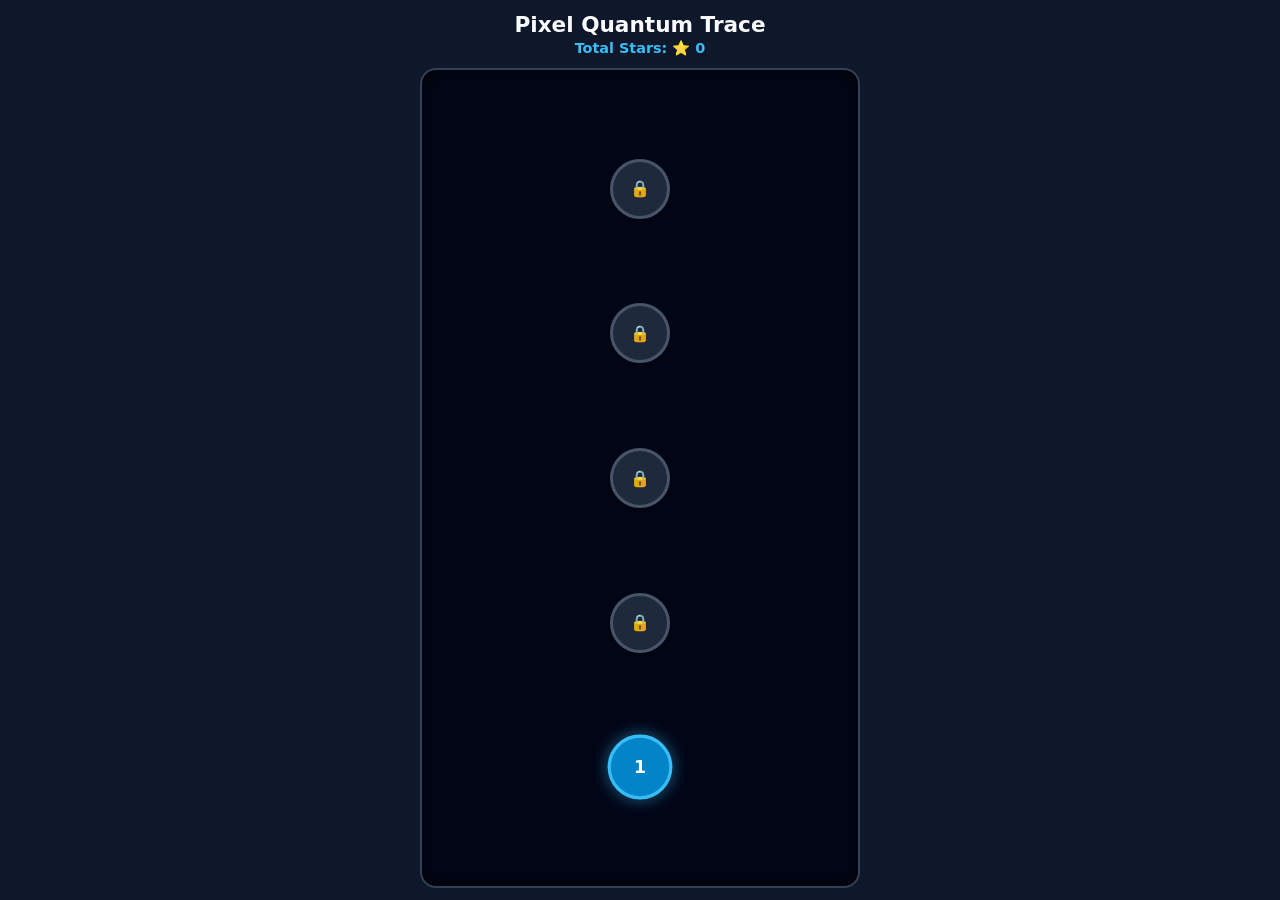
==== commit 4400c4ad: "Complete Feature #12: Sync production codebase with Overworld Journey Map, sub-level grouping, scree" ====
--- a/test.html
+++ b/test.html
@@ -24,7 +24,7 @@
   <div id="game-screen" class="screen" style="display: none;">
     <div class="hud">
       <button id="map-back-btn" class="nav-btn">⬅ Map</button>
-      <h1 id="level-title">Level 1</h1>
+      <h1 id="level-title">Level 1.1</h1>
       <div id="attempts-left">Energy Shots: ⚡⚡⚡</div>
     </div>
 
@@ -36,8 +36,8 @@
     <div id="status">Plan your mirrors and click Shoot Laser</div>
 
     <div class="bottom-btn-group">
-      <button id="restart-btn">Restart</button>
-      <button id="next-btn" disabled>Next Level ➔</button>
+      <button id="restart-btn">Restart Sub-Level</button>
+      <button id="next-btn" disabled>Next Stage ➔</button>
     </div>
   </div>
 
--- a/test.css
+++ b/test.css
@@ -1,3 +1,7 @@
+* {
+  box-sizing: border-box;
+}
+
 body {
   background: #0f172a;
   color: #f8fafc;
@@ -6,31 +10,43 @@
   flex-direction: column;
   align-items: center;
   justify-content: center;
-  min-height: 100dvh;
+  height: 100dvh;
+  width: 100vw;
   margin: 0;
-  padding: 1rem;
-  box-sizing: border-box;
+  padding: 0.75rem;
+  overflow: hidden;
   -webkit-tap-highlight-color: transparent;
   user-select: none;
 }
 
 .screen {
   width: 100%;
-  max-width: 420px;
-  display: flex;
-  flex-direction: column;
-  align-items: center;
+  max-width: 440px;
+  height: 100%;
+  display: flex;
+  flex-direction: column;
+  align-items: center;
+}
+
+#map-screen {
+  justify-content: space-between;
+}
+
+/* FIX: Group grid, text, and buttons tightly together */
+#game-screen {
+  justify-content: center;
+  gap: 0.85rem;
 }
 
 .hud {
   text-align: center;
-  margin-bottom: 0.75rem;
   width: 100%;
   position: relative;
-}
-
-h1 { font-size: 1.5rem; margin: 0 0 0.25rem 0; color: #f8fafc; }
-#total-stars, #attempts-left { color: #38bdf8; font-weight: 600; font-size: 0.95rem; }
+  flex-shrink: 0;
+}
+
+h1 { font-size: 1.35rem; margin: 0 0 0.2rem 0; color: #f8fafc; }
+#total-stars, #attempts-left { color: #38bdf8; font-weight: 600; font-size: 0.9rem; }
 
 .nav-btn {
   position: absolute;
@@ -43,35 +59,46 @@
   border-radius: 6px;
 }
 
-/* JOURNEY MAP STYLES */
+/* SCROLLABLE FIT-TO-SCREEN MAP STYLES */
 .map-container {
   width: 100%;
+  flex: 1;
+  max-height: calc(100dvh - 80px);
   background: #020617;
   border: 2px solid #334155;
   border-radius: 16px;
-  padding: 2rem 1rem;
+  padding: 1rem;
   box-shadow: inset 0 0 20px rgba(0, 0, 0, 0.8);
-  box-sizing: border-box;
+  display: flex;
+  flex-direction: column;
+  align-items: center;
+  overflow-y: auto;
+  scrollbar-width: none;
+}
+.map-container::-webkit-scrollbar {
+  display: none;
 }
 
 .map-nodes {
   display: flex;
   flex-direction: column-reverse;
-  align-items: center;
-  gap: 2rem;
-  position: relative;
+  justify-content: space-evenly;
+  align-items: center;
+  width: 100%;
+  min-height: 100%;
+  gap: 1.25rem;
+  padding: 0.5rem 0;
 }
 
 .map-node-row {
   display: flex;
   justify-content: center;
   width: 100%;
-  position: relative;
 }
 
 .map-node {
-  width: 56px;
-  height: 56px;
+  width: 60px;
+  height: 60px;
   border-radius: 50%;
   background: #1e293b;
   border: 3px solid #475569;
@@ -81,11 +108,12 @@
   justify-content: center;
   color: #64748b;
   font-weight: 800;
-  font-size: 1.1rem;
+  font-size: 1rem;
   cursor: not-allowed;
   position: relative;
   transition: all 0.25s ease;
   box-shadow: 0 4px 10px rgba(0, 0, 0, 0.4);
+  flex-shrink: 0;
 }
 
 .map-node.unlocked {
@@ -105,19 +133,33 @@
 }
 
 .map-node.active-current {
-  transform: scale(1.15);
-  animation: pulse-node 1.8s infinite alternate;
-}
-
-@keyframes pulse-node {
-  0% { box-shadow: 0 0 10px rgba(56, 189, 248, 0.4); }
-  100% { box-shadow: 0 0 22px rgba(56, 189, 248, 0.9); }
+  transform: scale(1.08);
+  animation: unlock-glow 1.2s ease-in-out infinite alternate;
+}
+
+.map-node.anim-complete {
+  animation: complete-pop 0.7s cubic-bezier(0.175, 0.885, 0.32, 1.275) forwards;
+}
+
+.map-node.anim-unlock {
+  animation: unlock-glow 1.2s ease-in-out infinite alternate;
+}
+
+@keyframes complete-pop {
+  0% { transform: scale(1); }
+  50% { transform: scale(1.35); border-color: #f59e0b; box-shadow: 0 0 25px #f59e0b; }
+  100% { transform: scale(1.08); }
+}
+
+@keyframes unlock-glow {
+  0% { transform: scale(1); box-shadow: 0 0 8px rgba(56, 189, 248, 0.4); }
+  100% { transform: scale(1.15); box-shadow: 0 0 24px rgba(56, 189, 248, 1); border-color: #38bdf8; }
 }
 
 .node-stars {
   position: absolute;
   bottom: -18px;
-  font-size: 0.7rem;
+  font-size: 0.65rem;
   letter-spacing: 1px;
   white-space: nowrap;
 }
@@ -138,8 +180,8 @@
   box-shadow: 0 20px 25px -5px rgba(0, 0, 0, 0.5);
   display: block;
   touch-action: manipulation;
-  max-width: 85vw;
-  max-height: 85vw;
+  max-width: 75vw;
+  max-height: 75vw;
   width: auto;
   height: auto;
   -webkit-tap-highlight-color: transparent;
@@ -147,11 +189,10 @@
 }
 
 #status {
-  margin-top: 0.75rem;
   font-weight: 700;
-  font-size: 0.95rem;
+  font-size: 0.9rem;
   color: #94a3b8;
-  min-height: 1.25rem;
+  min-height: 1.2rem;
   text-align: center;
 }
 .win { color: #22c55e !important; text-shadow: 0 0 12px rgba(34, 197, 94, 0.6); }
@@ -161,12 +202,11 @@
 .bottom-btn-group {
   display: flex;
   gap: 0.75rem;
-  margin-top: 1rem;
 }
 
 button {
-  padding: 0.6rem 1.2rem;
-  font-size: 0.9rem;
+  padding: 0.55rem 1.1rem;
+  font-size: 0.85rem;
   font-weight: 700;
   border-radius: 8px;
   border: none;
@@ -176,9 +216,9 @@
 }
 
 #fire-btn {
-  margin-top: 0.75rem;
-  padding: 0.6rem 1.2rem;
-  font-size: 0.9rem;
+  margin-top: 0.5rem;
+  padding: 0.55rem 1.1rem;
+  font-size: 0.85rem;
   background: #ef4444;
   color: #ffffff;
   box-shadow: 0 4px 12px rgba(239, 68, 68, 0.3);
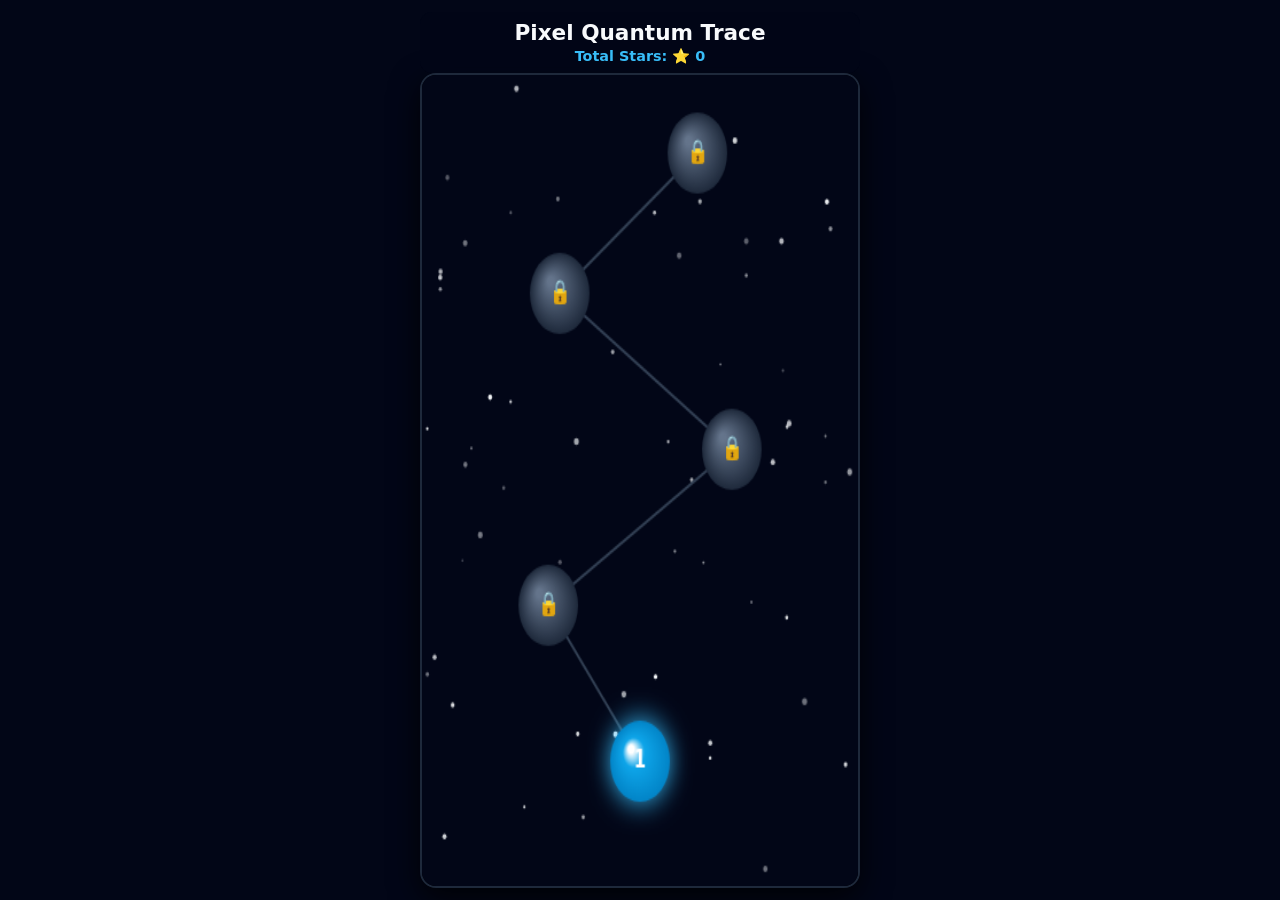
==== commit 4be72446: "Implement animated bridge laser, parallax space background with floating easter eggs, and 3D breathi" ====
--- a/test.html
+++ b/test.html
@@ -3,20 +3,20 @@
 <head>
   <meta charset="UTF-8">
   <meta name="viewport" content="width=device-width, initial-scale=1.0, maximum-scale=1.0, user-scalable=no">
-  <title>Pixel Quantum Trace - Journey Map</title>
+  <title>Pixel Quantum Trace - Space Journey</title>
   <link rel="stylesheet" href="test.css">
 </head>
 <body>
 
   <!-- JOURNEY MAP VIEW -->
   <div id="map-screen" class="screen">
-    <div class="hud">
+    <div class="hud map-hud">
       <h1>Pixel Quantum Trace</h1>
       <div id="total-stars">Total Stars: ⭐ 0</div>
     </div>
 
     <div class="map-container">
-      <div id="map-nodes" class="map-nodes"></div>
+      <canvas id="map-canvas" width="380" height="520"></canvas>
     </div>
   </div>
 
--- a/test.css
+++ b/test.css
@@ -3,7 +3,7 @@
 }
 
 body {
-  background: #0f172a;
+  background: #020617;
   color: #f8fafc;
   font-family: system-ui, -apple-system, sans-serif;
   display: flex;
@@ -32,7 +32,6 @@
   justify-content: space-between;
 }
 
-/* FIX: Group grid, text, and buttons tightly together */
 #game-screen {
   justify-content: center;
   gap: 0.85rem;
@@ -43,6 +42,14 @@
   width: 100%;
   position: relative;
   flex-shrink: 0;
+  z-index: 10;
+}
+
+.map-hud {
+  background: rgba(2, 6, 23, 0.7);
+  padding: 0.5rem;
+  border-radius: 12px;
+  backdrop-filter: blur(8px);
 }
 
 h1 { font-size: 1.35rem; margin: 0 0 0.2rem 0; color: #f8fafc; }
@@ -59,109 +66,28 @@
   border-radius: 6px;
 }
 
-/* SCROLLABLE FIT-TO-SCREEN MAP STYLES */
+/* JOURNEY MAP CANVAS CONTAINER */
 .map-container {
   width: 100%;
   flex: 1;
-  max-height: calc(100dvh - 80px);
-  background: #020617;
-  border: 2px solid #334155;
+  max-height: calc(100dvh - 85px);
+  background: #000000;
+  border: 2px solid #1e293b;
   border-radius: 16px;
-  padding: 1rem;
-  box-shadow: inset 0 0 20px rgba(0, 0, 0, 0.8);
+  position: relative;
+  overflow: hidden;
+  box-shadow: 0 10px 30px rgba(0, 0, 0, 0.8), inset 0 0 20px rgba(0, 0, 0, 0.9);
   display: flex;
-  flex-direction: column;
+  justify-content: center;
   align-items: center;
-  overflow-y: auto;
-  scrollbar-width: none;
-}
-.map-container::-webkit-scrollbar {
-  display: none;
 }
 
-.map-nodes {
-  display: flex;
-  flex-direction: column-reverse;
-  justify-content: space-evenly;
-  align-items: center;
+#map-canvas {
   width: 100%;
-  min-height: 100%;
-  gap: 1.25rem;
-  padding: 0.5rem 0;
-}
-
-.map-node-row {
-  display: flex;
-  justify-content: center;
-  width: 100%;
-}
-
-.map-node {
-  width: 60px;
-  height: 60px;
-  border-radius: 50%;
-  background: #1e293b;
-  border: 3px solid #475569;
-  display: flex;
-  flex-direction: column;
-  align-items: center;
-  justify-content: center;
-  color: #64748b;
-  font-weight: 800;
-  font-size: 1rem;
-  cursor: not-allowed;
-  position: relative;
-  transition: all 0.25s ease;
-  box-shadow: 0 4px 10px rgba(0, 0, 0, 0.4);
-  flex-shrink: 0;
-}
-
-.map-node.unlocked {
-  background: #0284c7;
-  border-color: #38bdf8;
-  color: #ffffff;
+  height: 100%;
+  display: block;
   cursor: pointer;
-  box-shadow: 0 0 15px rgba(56, 189, 248, 0.5);
-}
-
-.map-node.completed {
-  background: #059669;
-  border-color: #34d399;
-  color: #ffffff;
-  cursor: pointer;
-  box-shadow: 0 0 12px rgba(52, 211, 153, 0.4);
-}
-
-.map-node.active-current {
-  transform: scale(1.08);
-  animation: unlock-glow 1.2s ease-in-out infinite alternate;
-}
-
-.map-node.anim-complete {
-  animation: complete-pop 0.7s cubic-bezier(0.175, 0.885, 0.32, 1.275) forwards;
-}
-
-.map-node.anim-unlock {
-  animation: unlock-glow 1.2s ease-in-out infinite alternate;
-}
-
-@keyframes complete-pop {
-  0% { transform: scale(1); }
-  50% { transform: scale(1.35); border-color: #f59e0b; box-shadow: 0 0 25px #f59e0b; }
-  100% { transform: scale(1.08); }
-}
-
-@keyframes unlock-glow {
-  0% { transform: scale(1); box-shadow: 0 0 8px rgba(56, 189, 248, 0.4); }
-  100% { transform: scale(1.15); box-shadow: 0 0 24px rgba(56, 189, 248, 1); border-color: #38bdf8; }
-}
-
-.node-stars {
-  position: absolute;
-  bottom: -18px;
-  font-size: 0.65rem;
-  letter-spacing: 1px;
-  white-space: nowrap;
+  touch-action: manipulation;
 }
 
 /* PUZZLE GRID STYLES */
@@ -172,7 +98,7 @@
   align-items: center;
 }
 
-canvas {
+canvas#game {
   border: 2px solid #334155;
   border-radius: 12px;
   background: #020617;
@@ -260,5 +186,5 @@
     padding: 0.45rem 0.75rem;
     font-size: 0.8rem;
   }
-  canvas { max-width: none; max-height: none; }
+  canvas#game { max-width: none; max-height: none; }
 }
